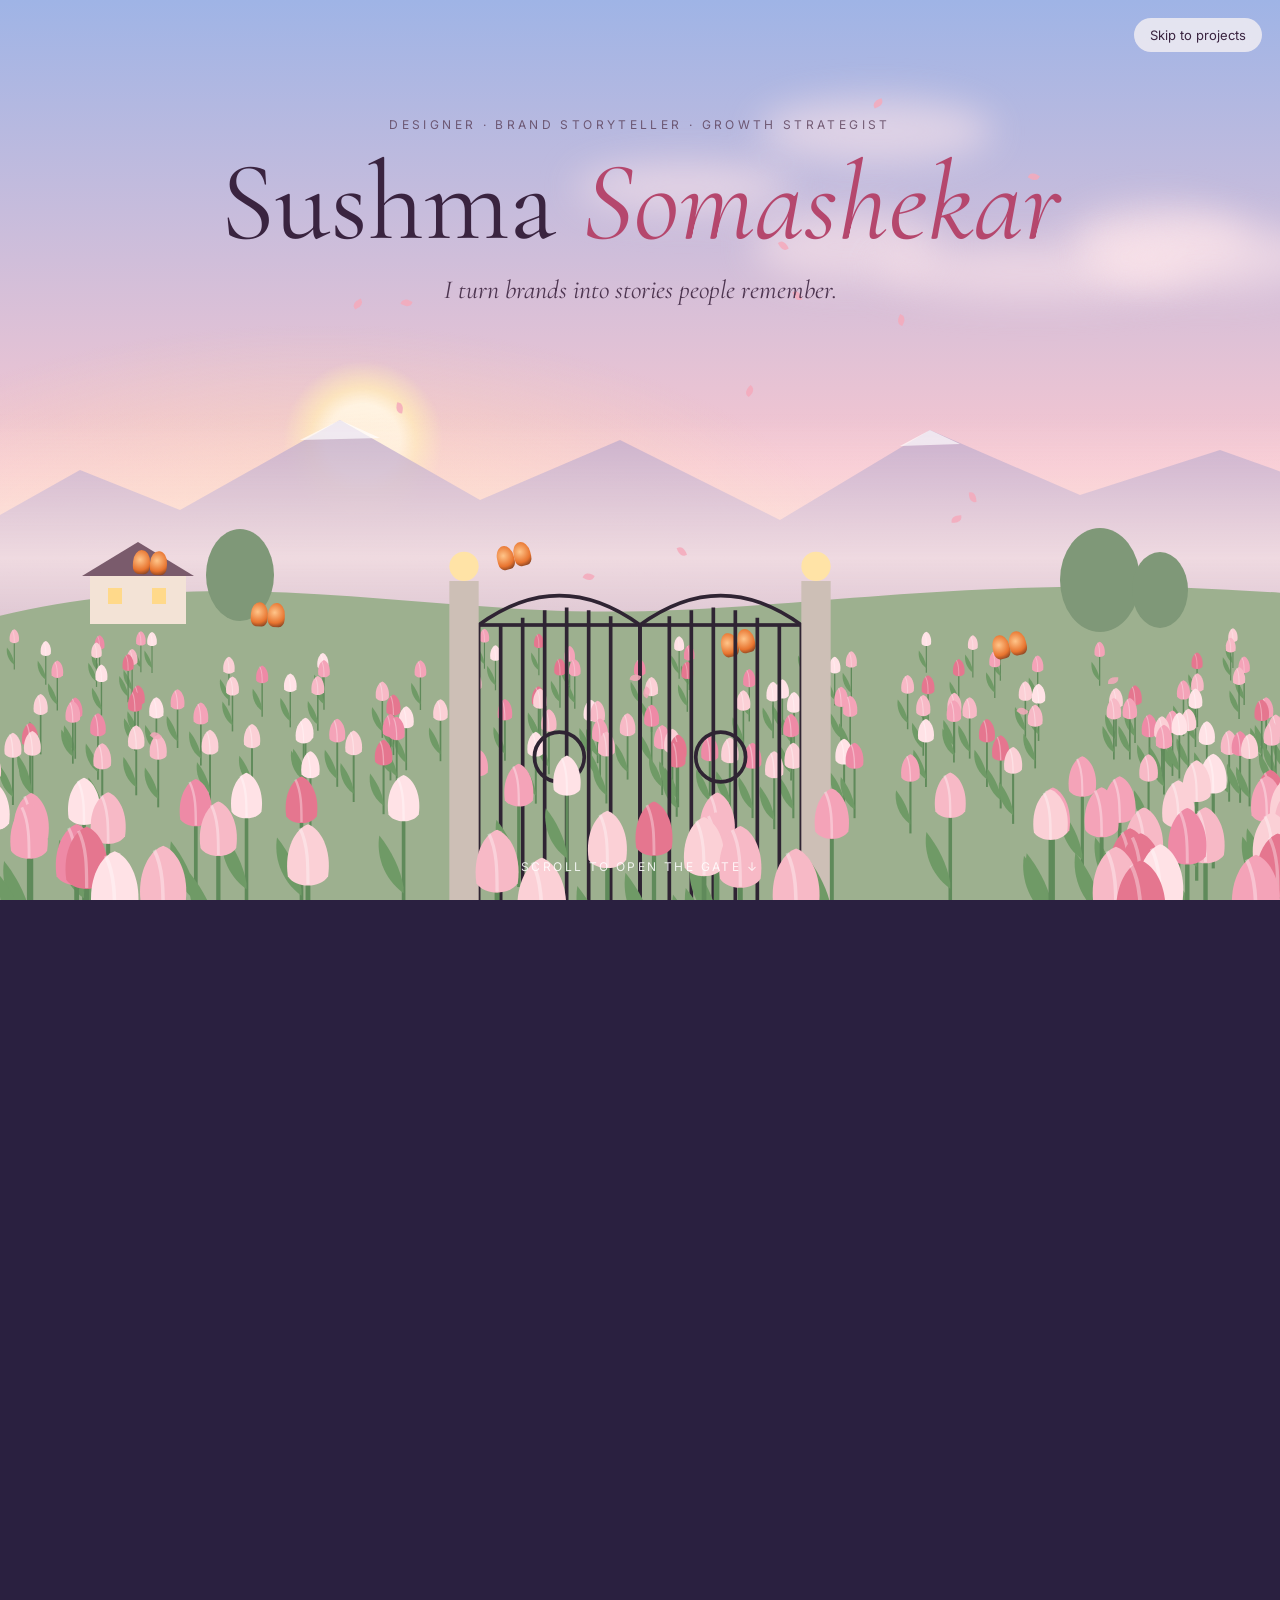
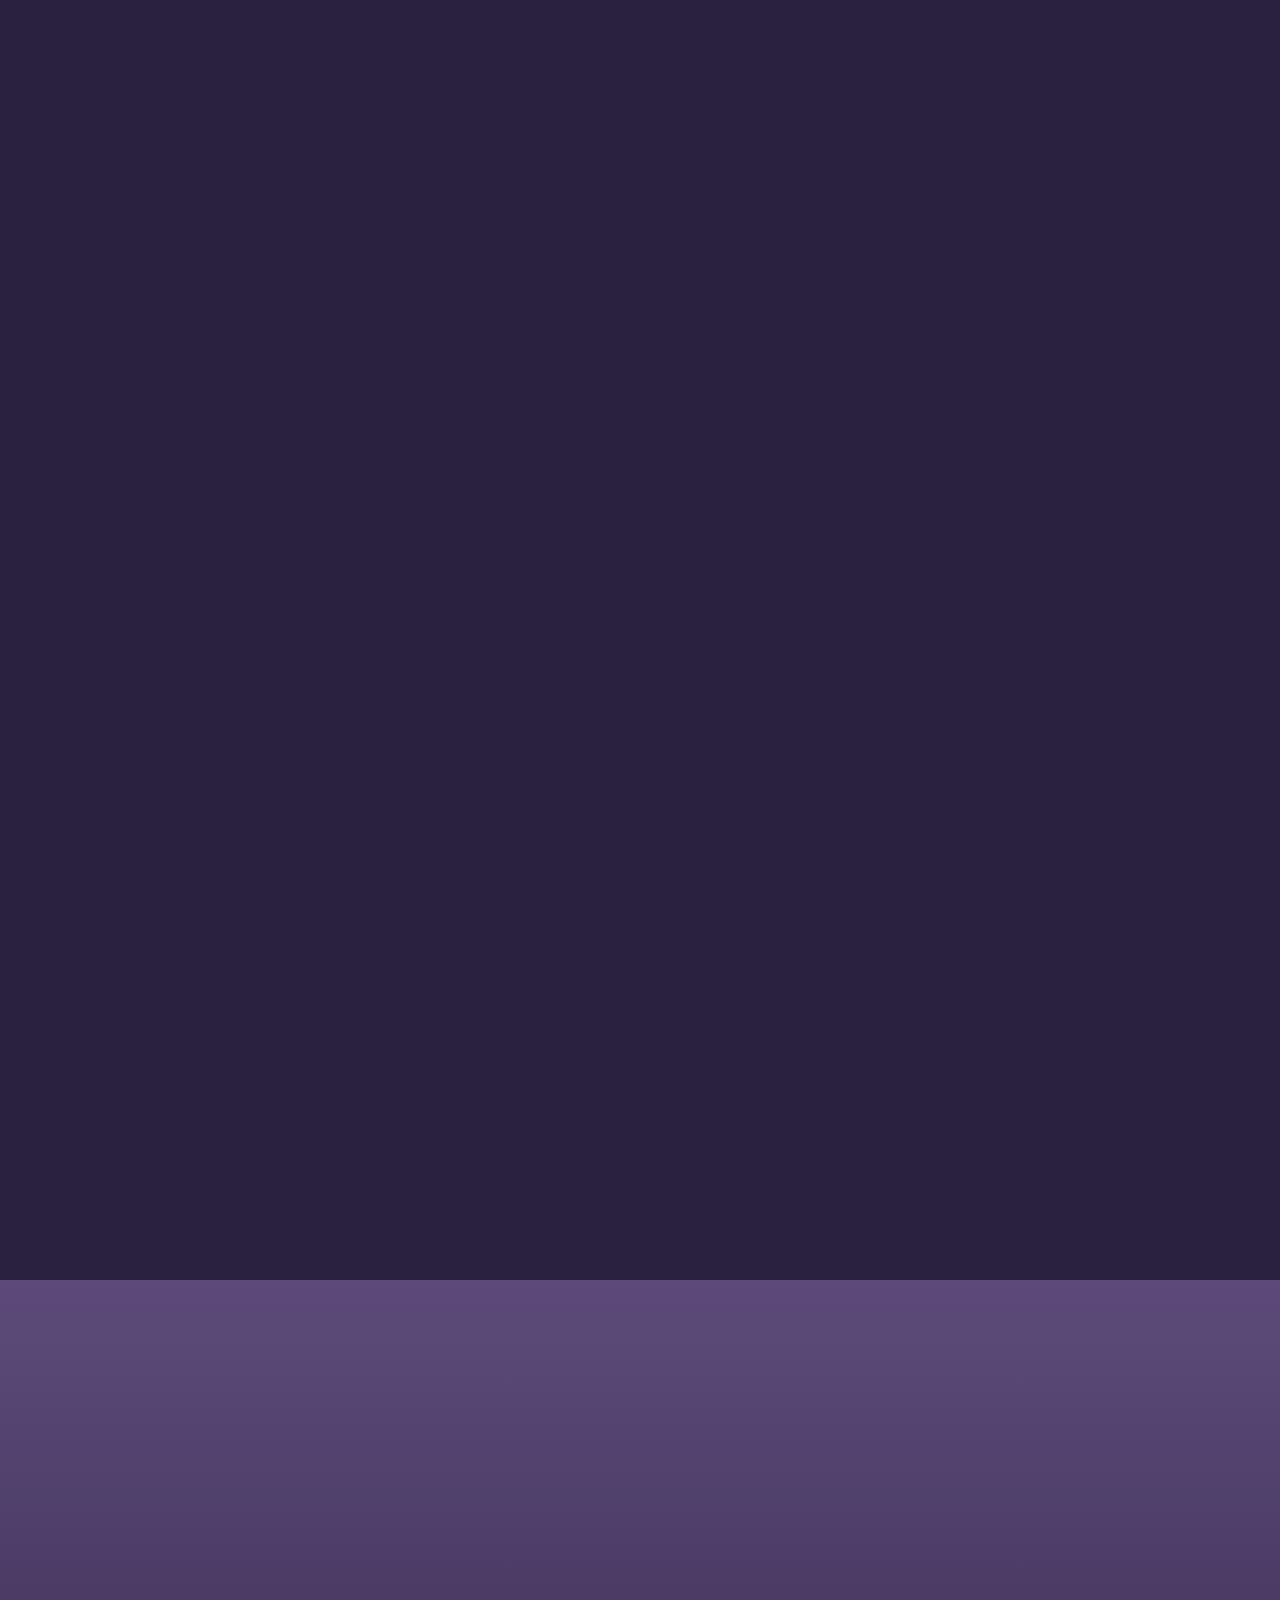
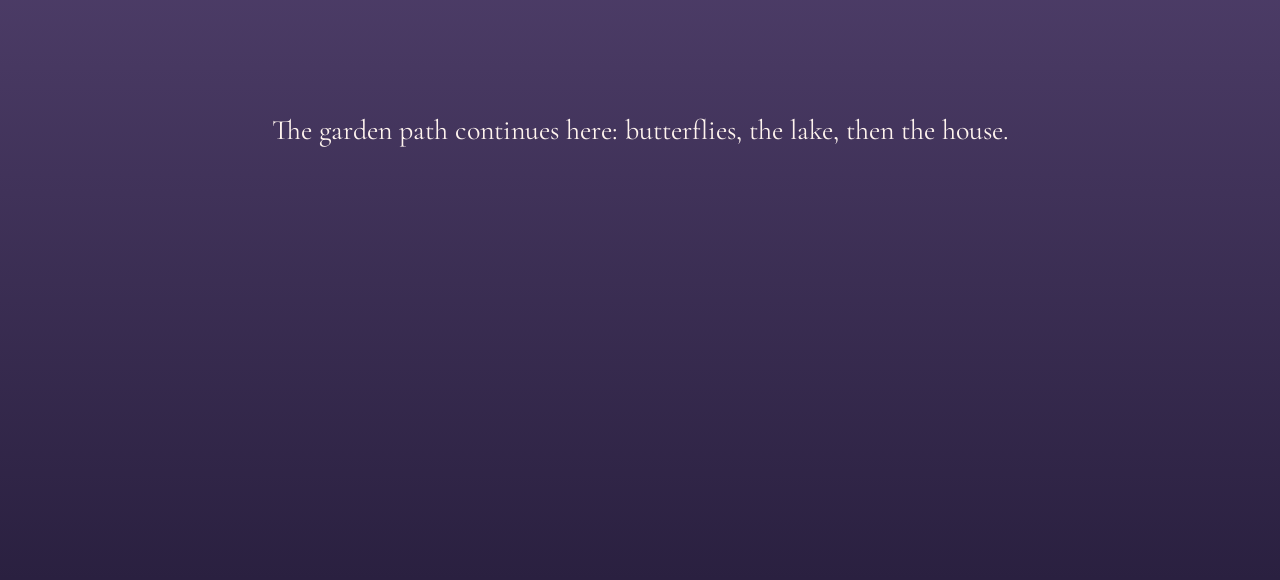
==== garden/index.html @ 045d3aa5 "Garden world: first style sketch (sunrise gate) Co-Authored-By: Claude Opus 5.5 <noreply@anthropic.c" ====
<!doctype html>
<html lang="en">
<head>
<meta charset="utf-8">
<meta name="viewport" content="width=device-width, initial-scale=1">
<title>Sushma Somashekar · Garden sketch</title>
<link rel="preconnect" href="https://fonts.googleapis.com">
<link href="https://fonts.googleapis.com/css2?family=Cormorant+Garamond:ital,wght@0,400;0,500;1,400&family=Inter:wght@300;400;500&display=swap" rel="stylesheet">
<style>
  :root { --ink: #3b2a3a; --blush: #f6c1c9; --peach: #ffd2a8; --rose: #e57f9b; --lav: #b9a2d8; --sun: #fff1c9; }
  * { box-sizing: border-box; margin: 0; }
  html, body { background: #2a2040; color: var(--ink); font-family: Inter, system-ui, sans-serif; }
  .journey { height: 320vh; position: relative; }
  .stage { position: sticky; top: 0; height: 100vh; overflow: hidden; }
  .layer { position: absolute; inset: 0; will-change: transform; }
  #sky { background: linear-gradient(180deg, var(--sky1, #9fb4e6) 0%, var(--sky2, #f7c6d0) 52%, var(--sky3, #ffd9b0) 72%); }
  #sun { position: absolute; left: 22%; width: 18vmin; height: 18vmin; border-radius: 50%;
    background: radial-gradient(circle, #fffaf0 0 32%, rgba(255,236,190,.85) 46%, rgba(255,200,160,0) 70%);
    filter: blur(1px); }
  #glow { background: radial-gradient(60% 40% at 25% 64%, rgba(255,222,180,.75), rgba(255,200,180,0) 70%); }
  .cloud { position: absolute; border-radius: 50%; background: rgba(255,232,236,.55); filter: blur(18px); }
  svg { position: absolute; left: 0; width: 100%; }
  .mist { background: linear-gradient(180deg, rgba(255,240,240,0) 46%, rgba(255,236,236,.7) 62%, rgba(255,236,236,0) 78%); }
  .intro { position: absolute; inset: 0 0 auto; top: 13vh; display: grid; justify-items: center; text-align: center; padding: 0 16px; z-index: 5; pointer-events: none; }
  .intro p.tag { font-size: 12px; letter-spacing: .28em; text-transform: uppercase; color: #5a3f58; opacity: .8; margin-bottom: 18px; }
  .intro h1 { font-family: 'Cormorant Garamond', serif; font-weight: 400; font-size: clamp(44px, 9vw, 112px); line-height: .95; color: #3a2440; }
  .intro h1 em { color: #b5476d; }
  .intro .line { font-family: 'Cormorant Garamond', serif; font-style: italic; font-size: clamp(18px, 2.4vw, 26px); margin-top: 18px; color: #4d3550; }
  .hint { position: absolute; bottom: 26px; left: 50%; transform: translateX(-50%); font-size: 12px; letter-spacing: .2em; text-transform: uppercase; color: #fff; opacity: .85; z-index: 6; }
  .skip { position: fixed; top: 18px; right: 18px; z-index: 9; font-size: 13px; color: #3a2440; background: rgba(255,248,246,.7); backdrop-filter: blur(8px); padding: 9px 16px; border-radius: 99px; text-decoration: none; }
  .petal { position: absolute; width: 10px; height: 7px; border-radius: 70% 0 70% 0; background: #f4a9bb; opacity: .85; }
  .bfly { position: absolute; width: 34px; height: 26px; z-index: 4; }
  .bfly i { position: absolute; top: 0; width: 17px; height: 24px; background: radial-gradient(circle at 40% 40%, #ffc58a, #e8742f 60%, #5b2d1c 100%); border-radius: 60% 60% 40% 40%; animation: flap .32s ease-in-out infinite alternate; }
  .bfly i:first-child { left: 0; transform-origin: right center; }
  .bfly i:last-child { right: 0; transform-origin: left center; }
  @keyframes flap { from { transform: scaleX(1); } to { transform: scaleX(.25); } }
  .gate { position: absolute; bottom: -2vh; left: 50%; width: min(46vw, 440px, 52vh); transform: translateX(-50%); z-index: 3; perspective: 900px; }
  #gl, #gr { transform-box: view-box; }
  .next { height: 100vh; display: grid; place-content: center; text-align: center; color: #fff4ee; background: linear-gradient(#5d4a7a, #2a2040); font-family: 'Cormorant Garamond', serif; font-size: 28px; padding: 0 16px; }
  @media (prefers-reduced-motion: reduce) { .bfly i { animation: none; } }
</style>
</head>
<body>
<a class="skip" href="#next">Skip to projects</a>
<section class="journey" id="journey">
  <div class="stage">
    <div class="layer" id="sky"></div>
    <div class="layer" data-d="0.05"><div id="sun"></div></div>
    <div class="layer" id="glow"></div>
    <div class="layer" data-d="0.08" id="clouds"></div>
    <!-- far mountains -->
    <svg class="layer" data-d="0.12" viewBox="0 0 1440 900" preserveAspectRatio="xMidYMax slice" style="height:100%">
      <path d="M0 560 L160 470 L260 510 L420 420 L560 500 L700 440 L860 520 L1010 430 L1160 495 L1300 450 L1440 500 V900 H0Z" fill="#b8a3c8" opacity=".75"/>
      <path d="M380 440 L420 420 L460 438Z M980 446 L1010 430 L1040 444Z" fill="#fff" opacity=".7"/>
    </svg>
    <div class="layer mist"></div>
    <!-- hills + cottage -->
    <svg class="layer" data-d="0.22" viewBox="0 0 1440 900" preserveAspectRatio="xMidYMax slice" style="height:100%">
      <path d="M0 640 C220 560 420 600 620 610 C860 622 1060 560 1440 600 V900 H0Z" fill="#9db08f"/>
      <g transform="translate(170 548)">
        <rect x="0" y="24" width="96" height="52" fill="#f3e3d6"/><path d="M-8 28 L48 -6 L104 28Z" fill="#7a5b6c"/>
        <rect x="18" y="40" width="14" height="16" fill="#ffd98a"/><rect x="62" y="40" width="14" height="16" fill="#ffd98a"/>
      </g>
      <g fill="#7f9878"><ellipse cx="320" cy="575" rx="34" ry="46"/><ellipse cx="1180" cy="580" rx="40" ry="52"/><ellipse cx="1240" cy="590" rx="28" ry="38"/></g>
    </svg>
    <!-- tulip rows (built by JS) -->
    <svg class="layer" data-d="0.4" id="t1" viewBox="0 0 1440 900" preserveAspectRatio="xMidYMax slice" style="height:100%"></svg>
    <div class="layer" data-d="0.4" id="flies"></div>
    <!-- gate -->
    <svg class="gate" id="gate" viewBox="0 0 600 520" aria-hidden="true">
      <g fill="none" stroke="#2f2433" stroke-width="5">
        <g id="gl"><rect x="80" y="120" width="220" height="400"/><path d="M80 120 Q190 40 300 120"/><path d="M110 120 V520 M140 110 V520 M170 100 V520 M200 96 V520 M230 100 V520 M260 108 V520"/><circle cx="190" cy="300" r="34"/></g>
        <g id="gr"><rect x="300" y="120" width="220" height="400"/><path d="M300 120 Q410 40 520 120"/><path d="M340 108 V520 M370 100 V520 M400 96 V520 M430 100 V520 M460 110 V520 M490 120 V520"/><circle cx="410" cy="300" r="34"/></g>
      </g>
      <rect x="40" y="60" width="40" height="460" fill="#cdbfb6"/><rect x="520" y="60" width="40" height="460" fill="#cdbfb6"/>
      <circle cx="60" cy="40" r="20" fill="#ffe3a6"/><circle cx="540" cy="40" r="20" fill="#ffe3a6"/>
    </svg>
    <svg class="layer" data-d="0.75" id="t2" viewBox="0 0 1440 900" preserveAspectRatio="xMidYMax slice" style="height:100%;z-index:4"></svg>
    <div class="layer" id="petals" style="z-index:4"></div>
    <div class="intro" id="intro">
      <p class="tag">Designer · Brand storyteller · Growth strategist</p>
      <h1>Sushma <em>Somashekar</em></h1>
      <p class="line">I turn brands into stories people remember.</p>
    </div>
    <p class="hint" id="hint">Scroll to open the gate ↓</p>
  </div>
</section>
<section class="next" id="next">The garden path continues here: butterflies, the lake, then the house.</section>
<script>
(() => {
  const RM = matchMedia('(prefers-reduced-motion: reduce)').matches, NS = 'http://www.w3.org/2000/svg';
  const rnd = (a, b) => a + Math.random() * (b - a);
  const COLS = ['#f4a3b8', '#ee8aa6', '#f7b9c6', '#e5768f', '#fbd0d6', '#ffe2e6'];
  function tulips(svg, n, y0, y1, s0, s1) {
    const items = [];
    for (let i = 0; i < n; i++) items.push({ x: rnd(-20, 1460), y: rnd(y0, y1) });
    items.sort((a, b) => a.y - b.y);
    for (const t of items) {
      const k = s0 + (s1 - s0) * (t.y - y0) / (y1 - y0), c = COLS[(Math.random() * COLS.length) | 0];
      const g = document.createElementNS(NS, 'g');
      g.setAttribute('transform', `translate(${t.x} ${t.y}) scale(${k})`);
      g.innerHTML = `<path d="M0 0 V60" stroke="#5f8a5a" stroke-width="2.4"/>
        <path d="M0 50 C-14 40 -18 24 -16 12 C-8 22 -2 34 0 46Z" fill="#6f9a66"/>
        <path d="M-10 -2 C-12 -16 -6 -26 0 -28 C6 -26 12 -16 10 -2 C6 4 -6 4 -10 -2Z" fill="${c}"/>
        <path d="M-4 -26 C0 -18 0 -8 0 2" stroke="rgba(255,255,255,.35)" stroke-width="1.6" fill="none"/>`;
      svg.appendChild(g);
    }
  }
  tulips(document.getElementById('t1'), 170, 640, 780, .45, .9);
  tulips(document.getElementById('t2'), 60, 790, 930, 1.3, 2.4);
  const clouds = document.getElementById('clouds');
  for (let i = 0; i < 6; i++) { const d = document.createElement('div'); d.className = 'cloud'; Object.assign(d.style, { left: rnd(-5, 85) + '%', top: rnd(6, 34) + '%', width: rnd(160, 340) + 'px', height: rnd(40, 80) + 'px' }); clouds.appendChild(d); }
  const flies = document.getElementById('flies'), bf = [];
  for (let i = 0; i < 5; i++) { const b = document.createElement('div'); b.className = 'bfly'; b.innerHTML = '<i></i><i></i>'; flies.appendChild(b); bf.push({ el: b, x: rnd(10, 90), y: rnd(55, 75), p: rnd(0, 6) }); }
  const pet = document.getElementById('petals'), ps = [];
  for (let i = 0; i < 18; i++) { const p = document.createElement('i'); p.className = 'petal'; pet.appendChild(p); ps.push({ el: p, x: rnd(0, 100), y: rnd(-10, 100), v: rnd(.03, .08), r: rnd(0, 360) }); }
  const layers = [...document.querySelectorAll('[data-d]')], sky = document.getElementById('sky'), sun = document.getElementById('sun');
  const gl = document.getElementById('gl'), gr = document.getElementById('gr'), intro = document.getElementById('intro'), hint = document.getElementById('hint');
  const mix = (a, b, t) => a.map((v, i) => Math.round(v + (b[i] - v) * t));
  const S1 = [[159, 180, 230], [247, 198, 208], [255, 217, 176]], S2 = [[120, 120, 190], [243, 160, 170], [255, 190, 140]];
  function frame(t) {
    const j = document.getElementById('journey'), max = j.offsetHeight - innerHeight;
    const p = Math.min(1, Math.max(0, scrollY / max));
    layers.forEach(l => l.style.transform = `translateY(${p * l.dataset.d * 260}px) scale(${1 + p * l.dataset.d * .5})`);
    sun.style.top = (40 + p * 10) + '%';
    ['--sky1', '--sky2', '--sky3'].forEach((v, i) => sky.style.setProperty(v, `rgb(${mix(S1[i], S2[i], p)})`));
    const g = Math.min(1, p * 1.8);
    gl.style.transform = `scaleX(${1 - g * .8})`; gr.style.transform = `scaleX(${1 - g * .8})`;
    gl.style.transformOrigin = '80px 300px'; gr.style.transformOrigin = '520px 300px';
    document.getElementById('gate').style.opacity = 1 - Math.max(0, (p - .45) * 3);
    intro.style.opacity = 1 - p * 3; intro.style.transform = `translateY(${-p * 120}px)`; hint.style.opacity = .85 - p * 4;
    if (!RM) {
      bf.forEach(b => { const tt = t / 1000 + b.p; b.el.style.transform = `translate(${b.x * innerWidth / 100 + Math.sin(tt * .7) * 60}px, ${b.y * innerHeight / 100 + Math.sin(tt * 1.3) * 24 - p * 300}px) rotate(${Math.sin(tt) * 14}deg)`; });
      ps.forEach(q => { q.y += q.v; q.x += Math.sin((t / 1000) + q.r) * .02; if (q.y > 105) q.y = -5; q.el.style.transform = `translate(${q.x * innerWidth / 100}px, ${q.y * innerHeight / 100}px) rotate(${q.r + t / 20}deg)`; });
    }
    requestAnimationFrame(frame);
  }
  requestAnimationFrame(frame);
})();
</script>
</body>
</html>
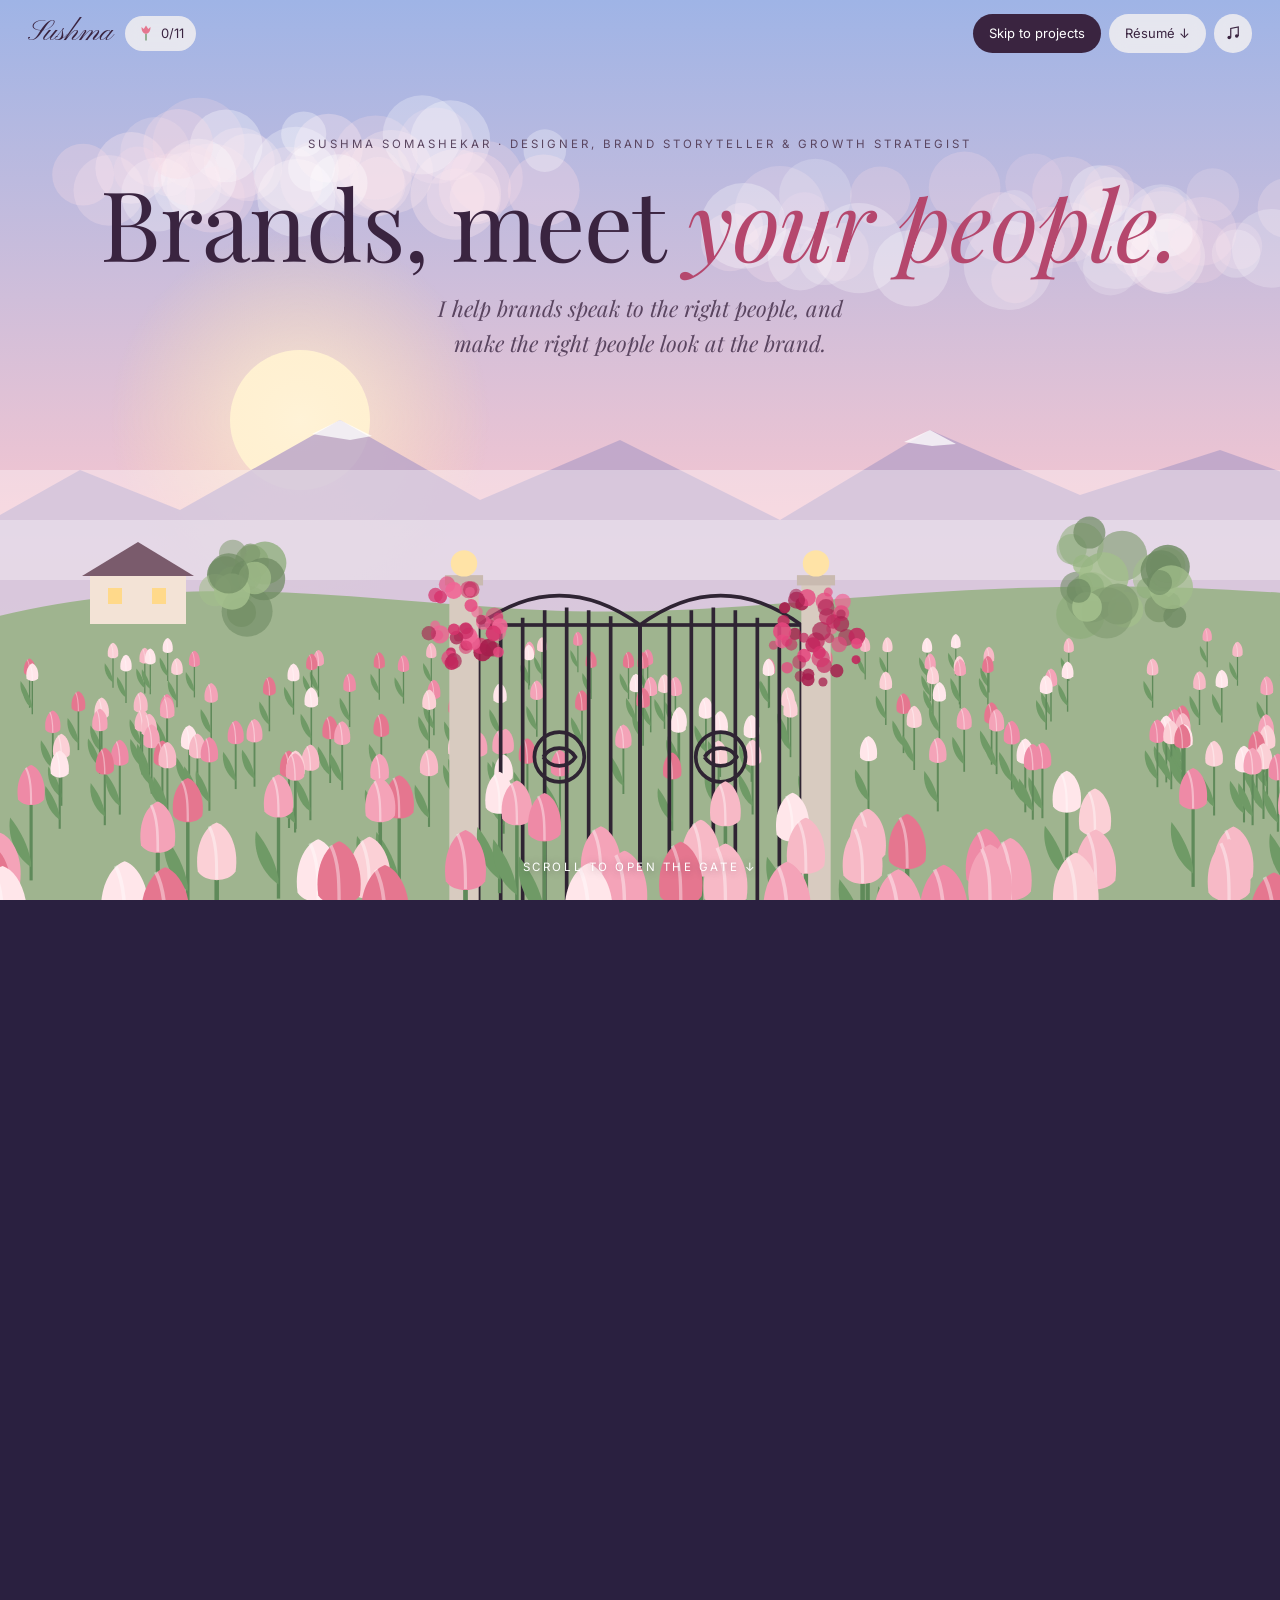
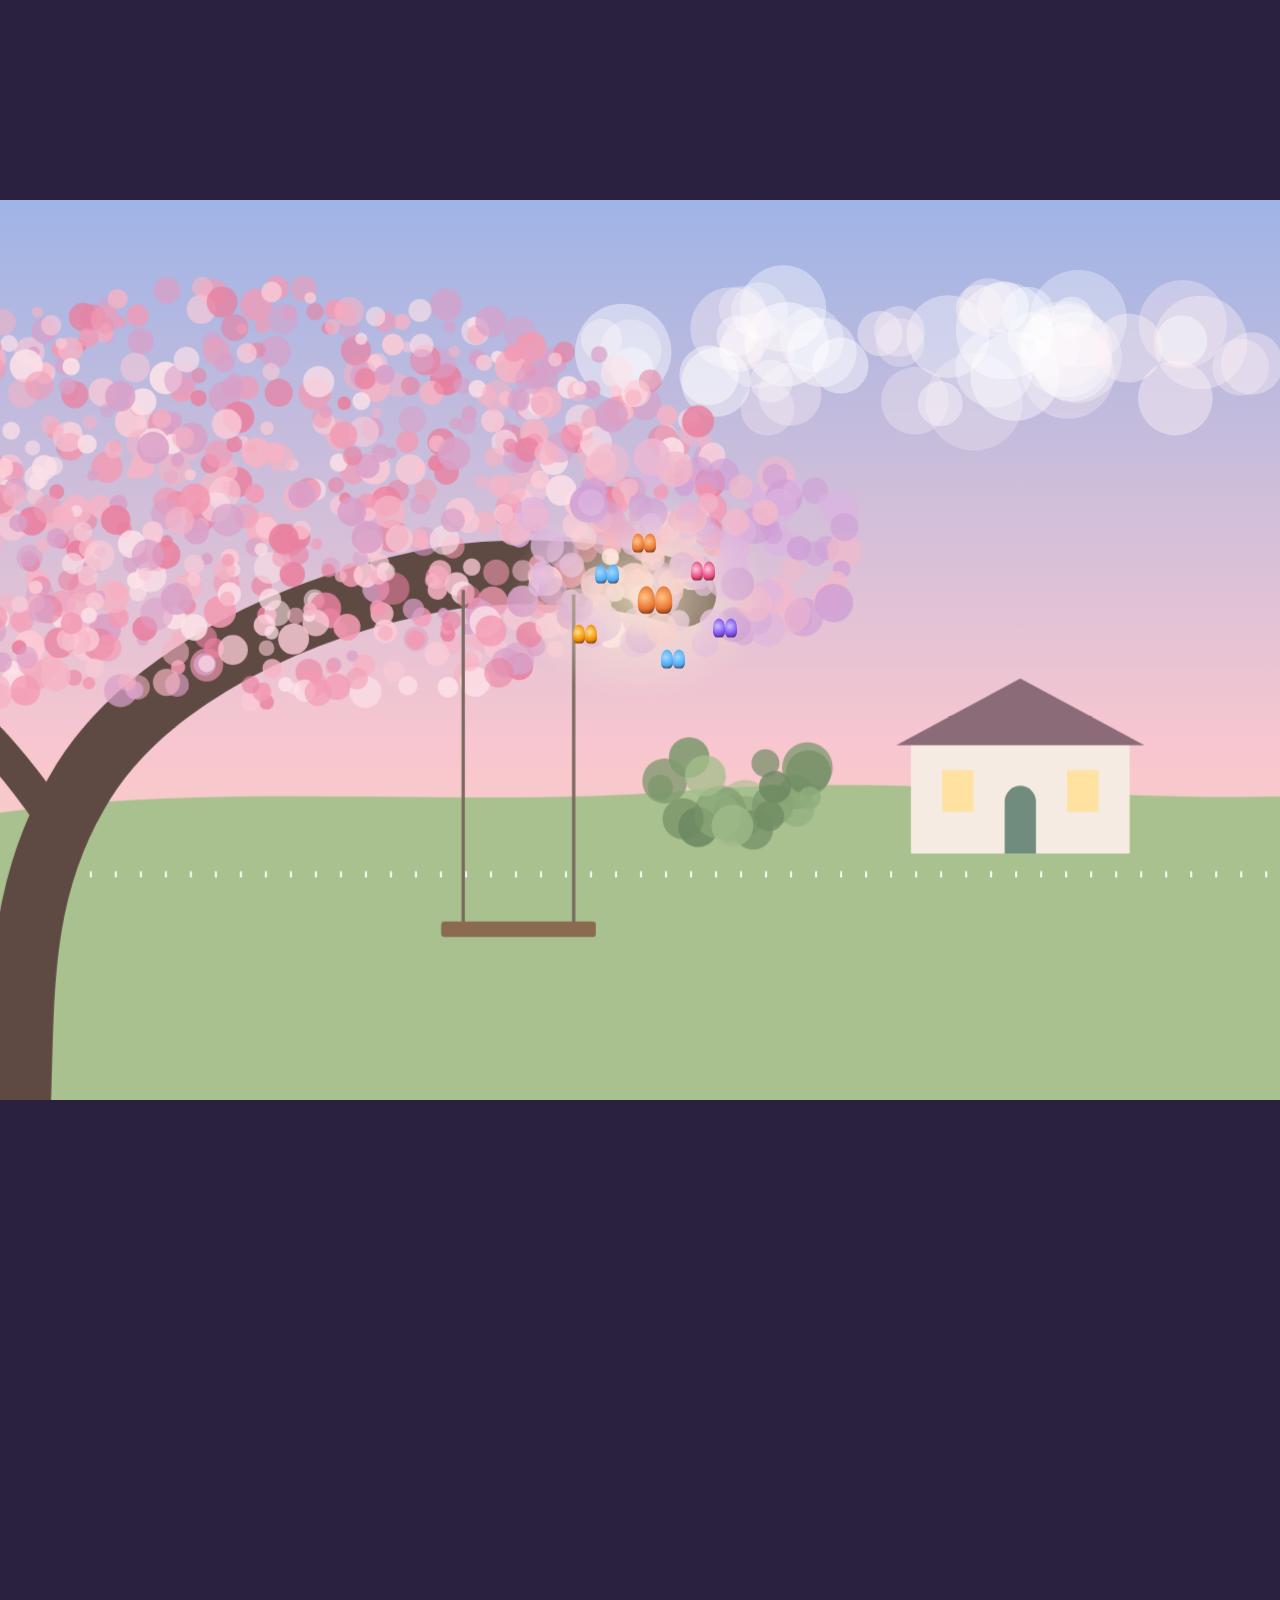
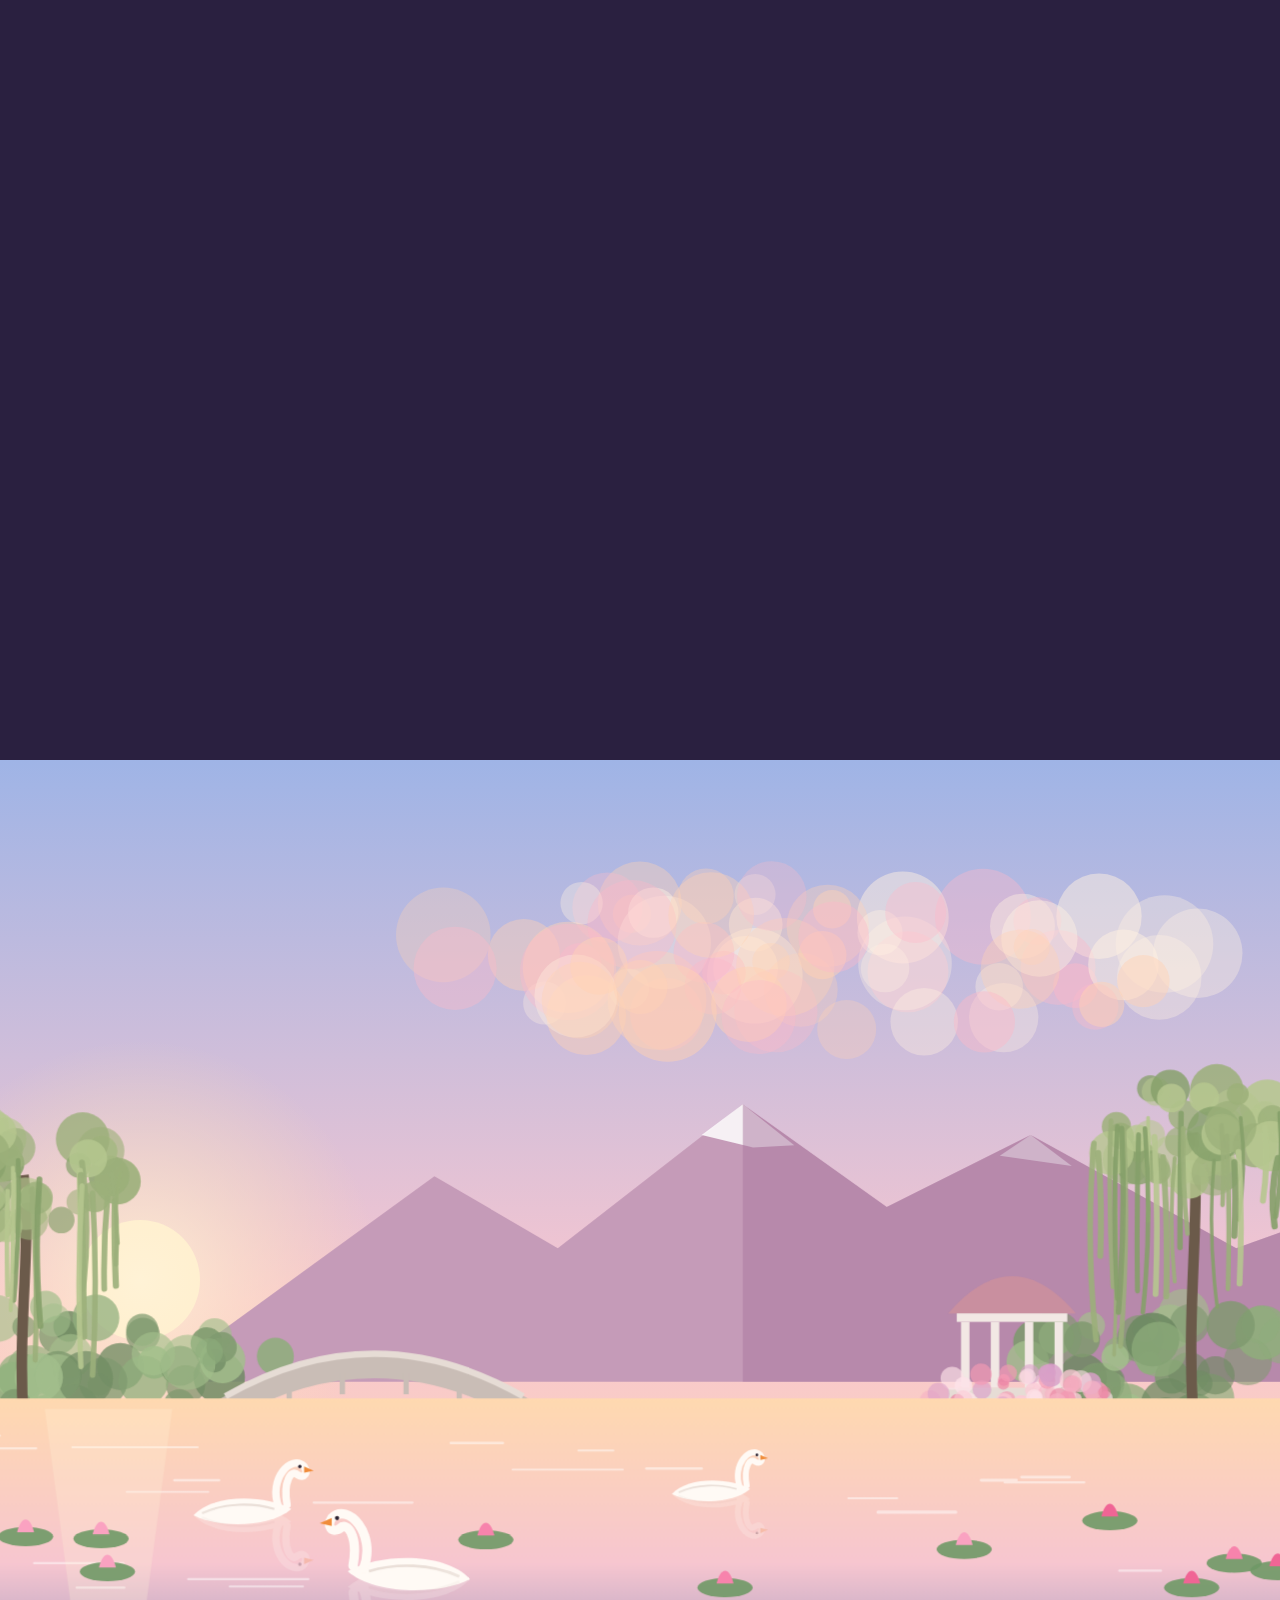
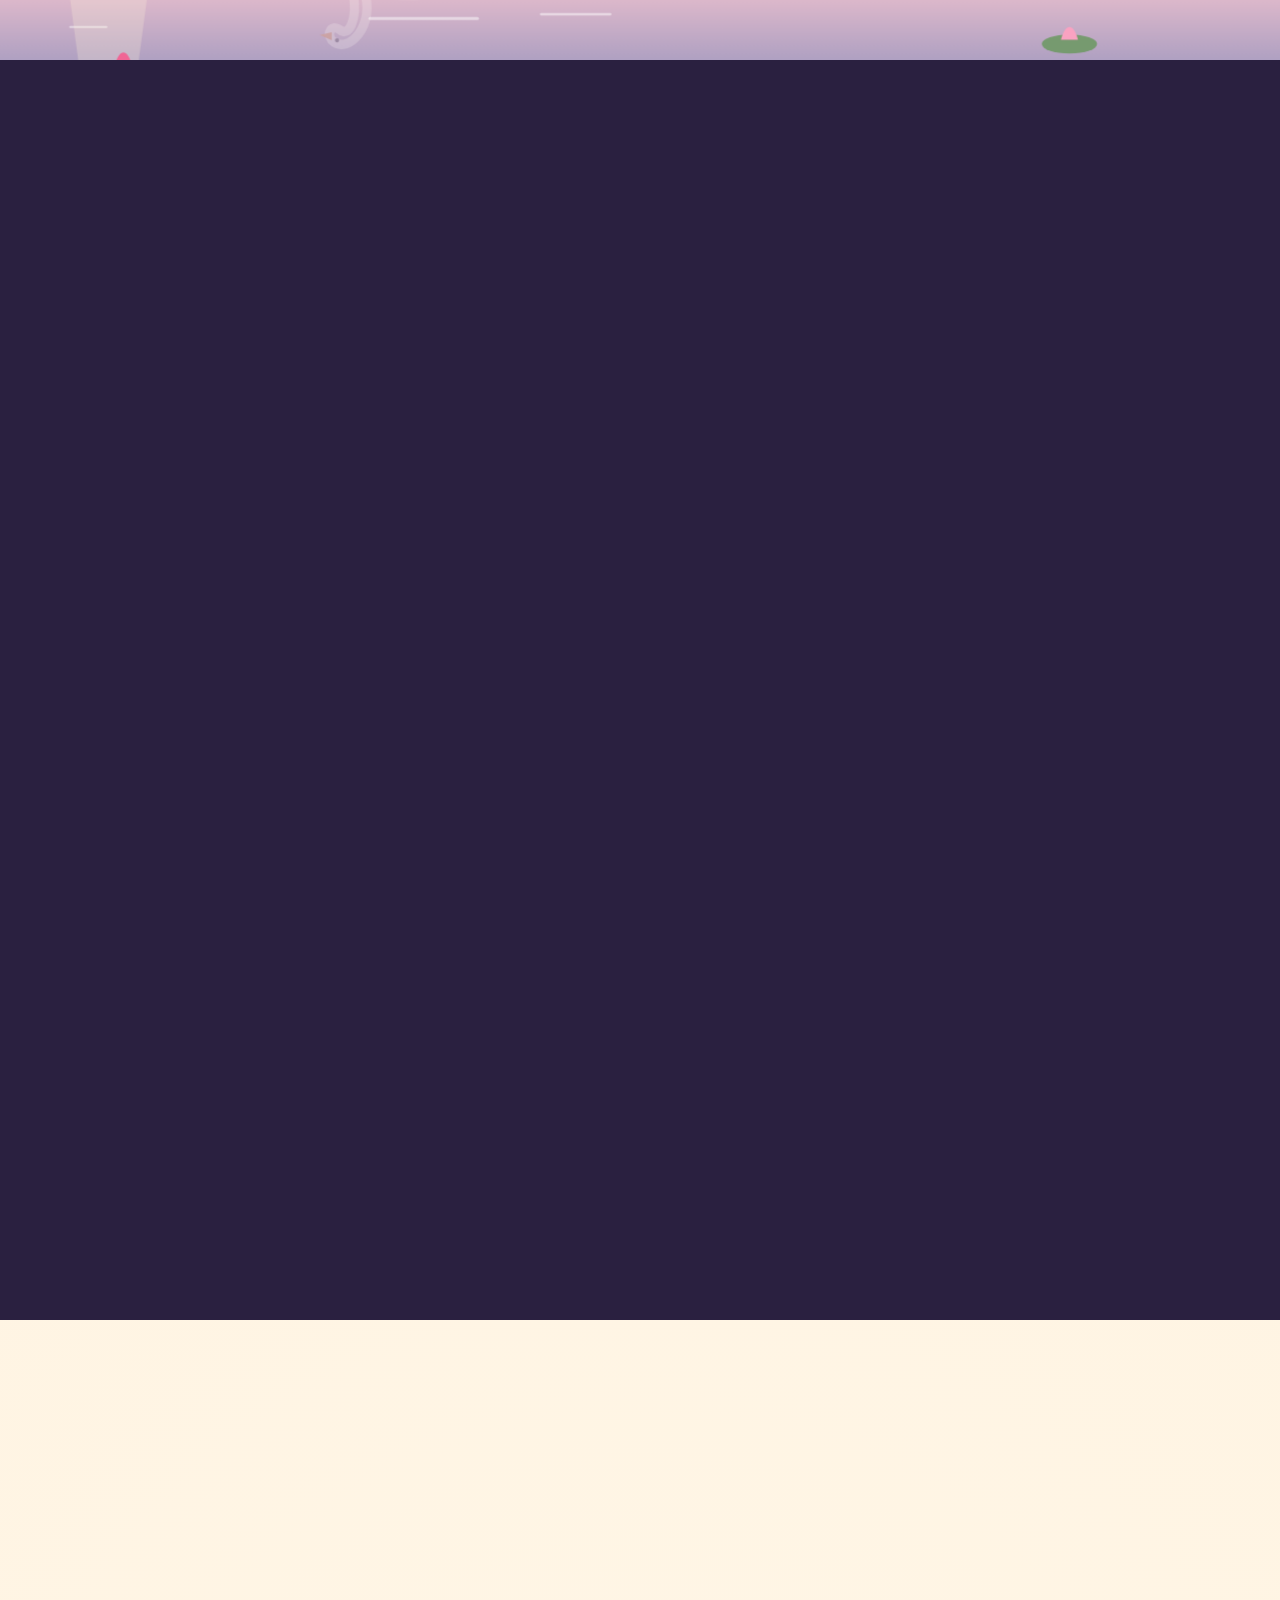
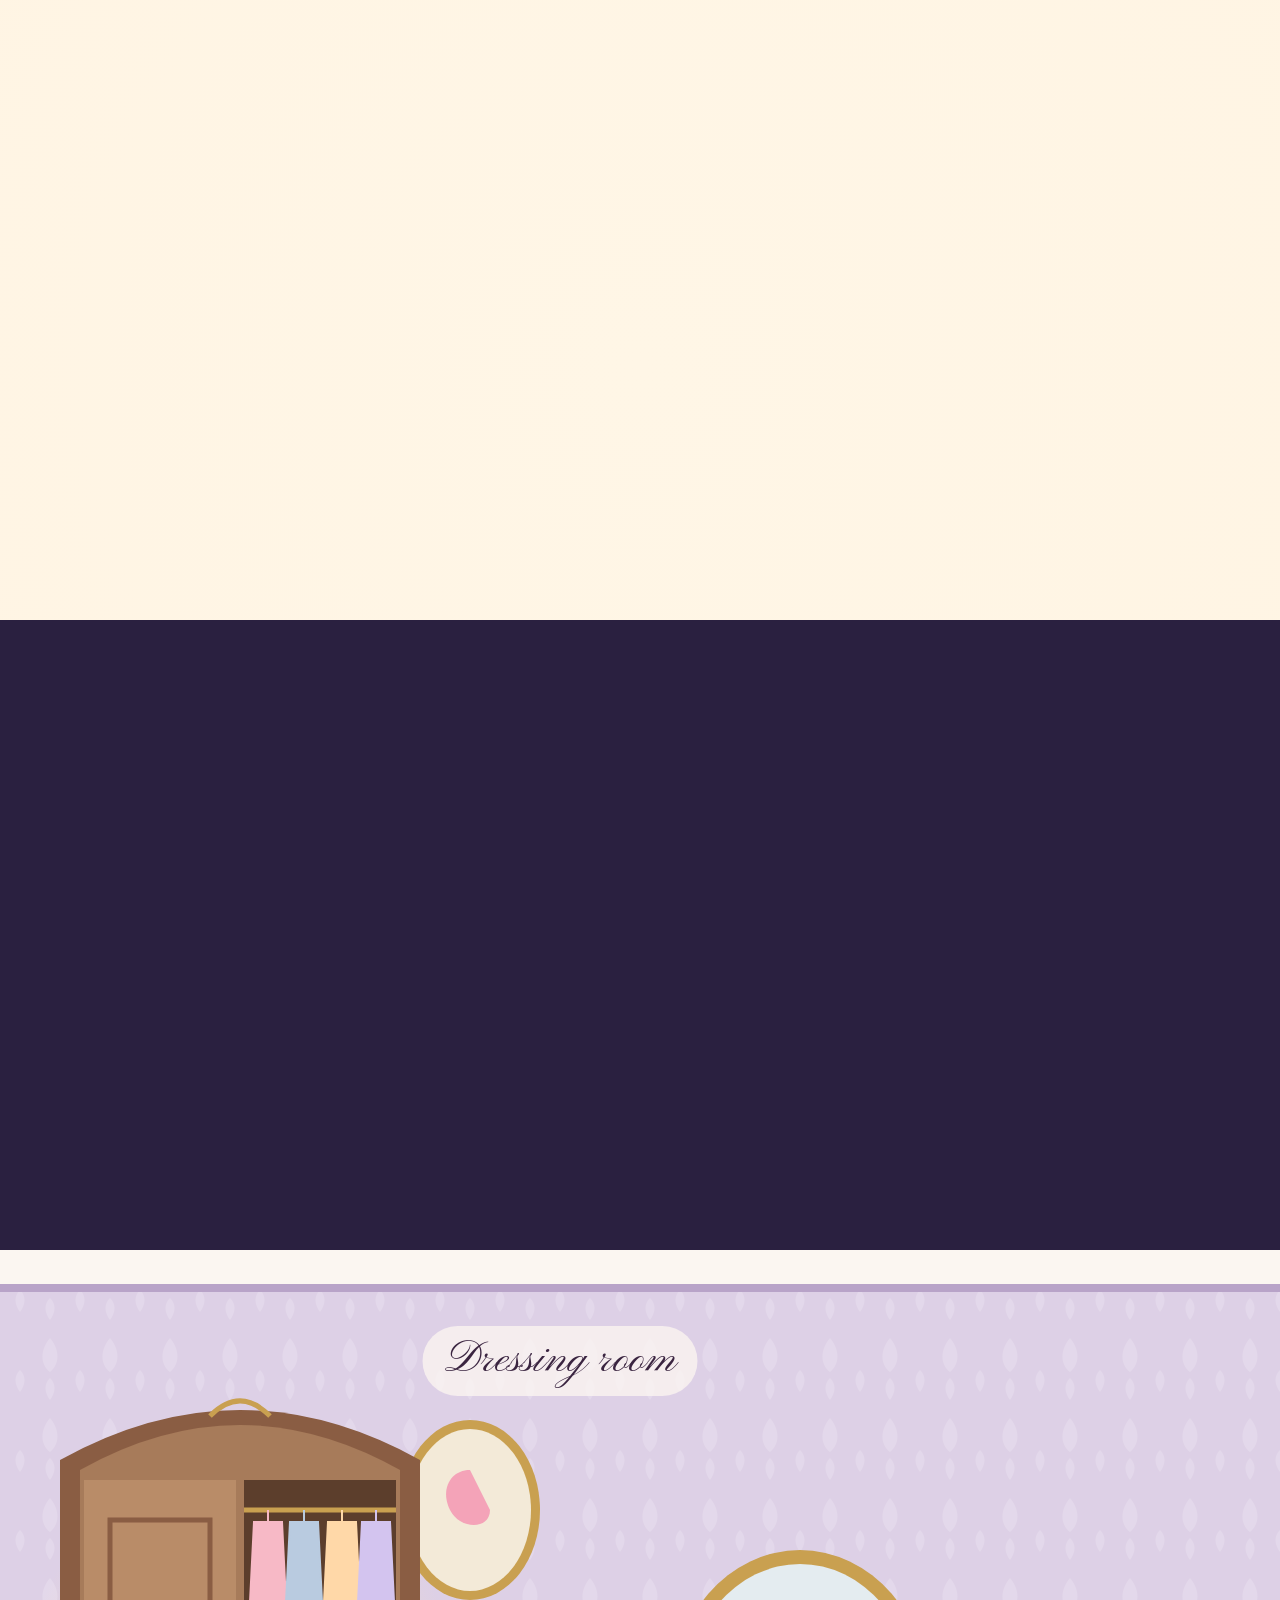
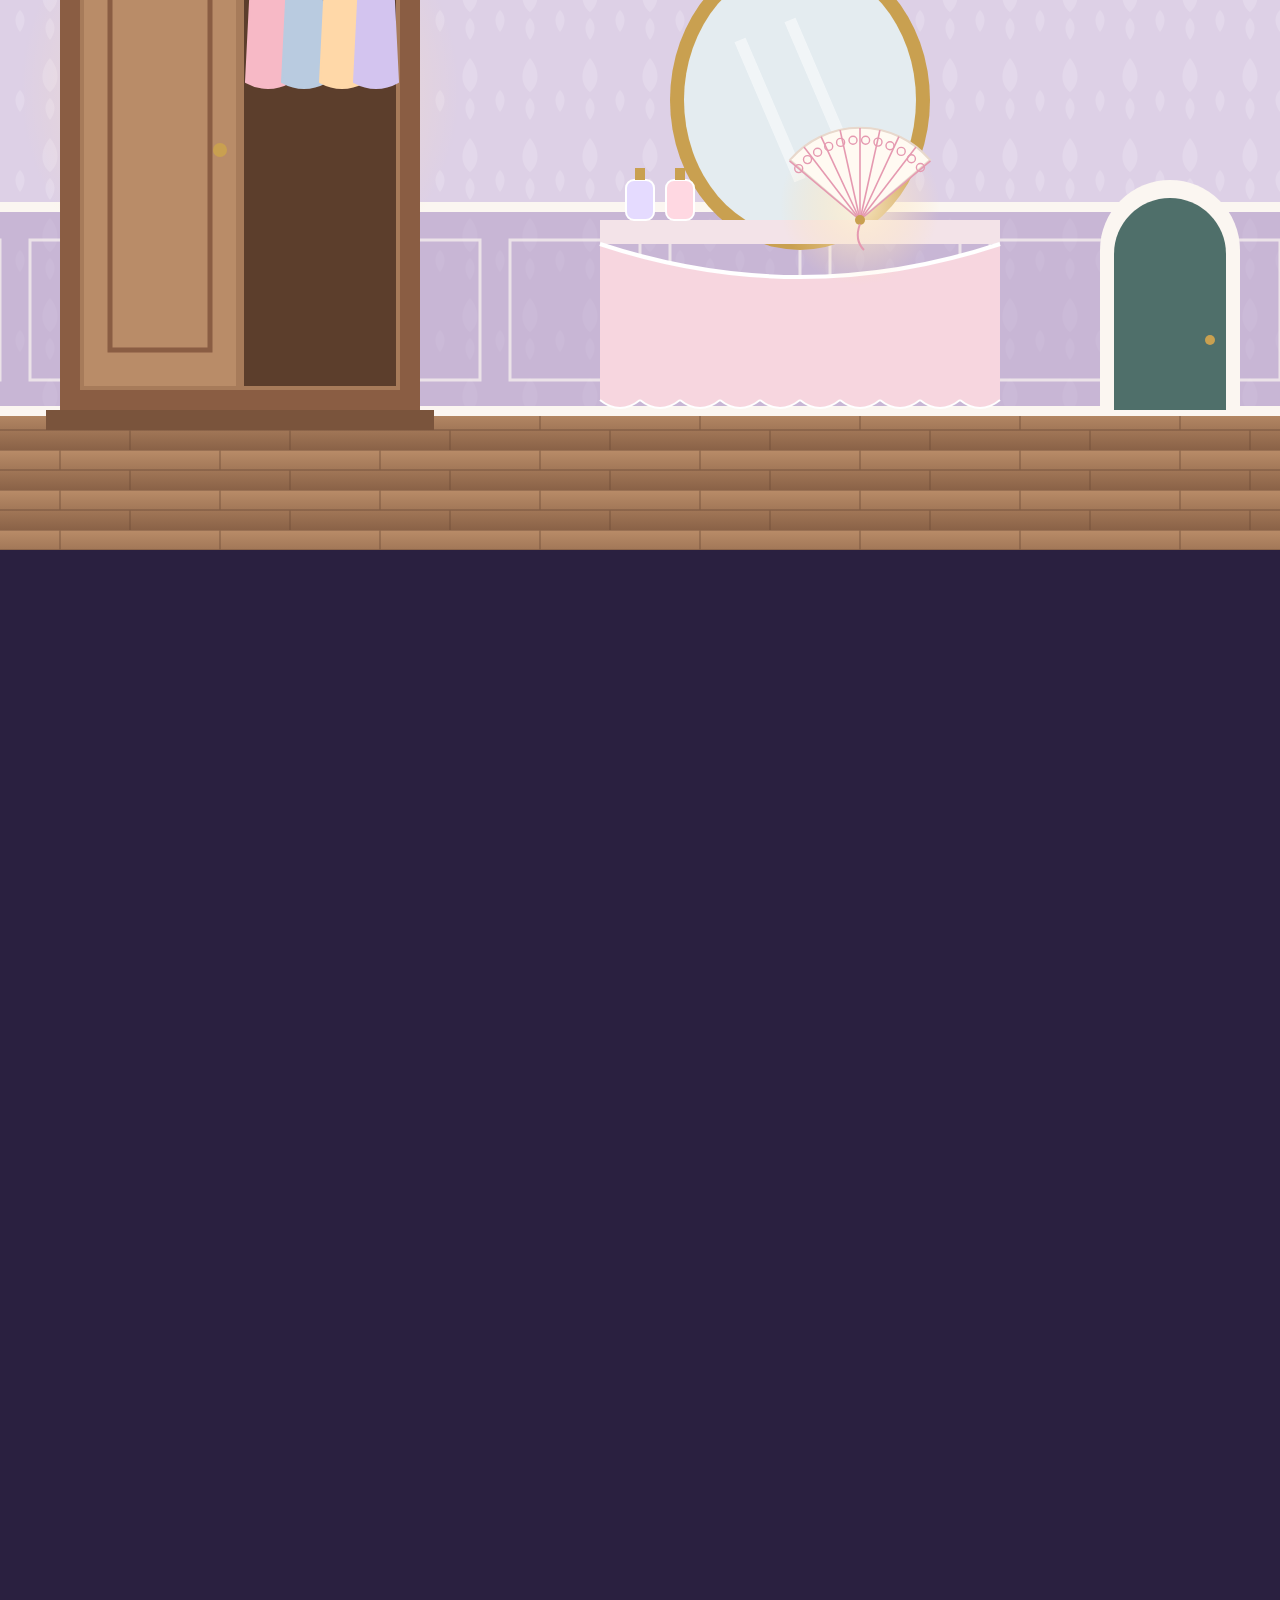
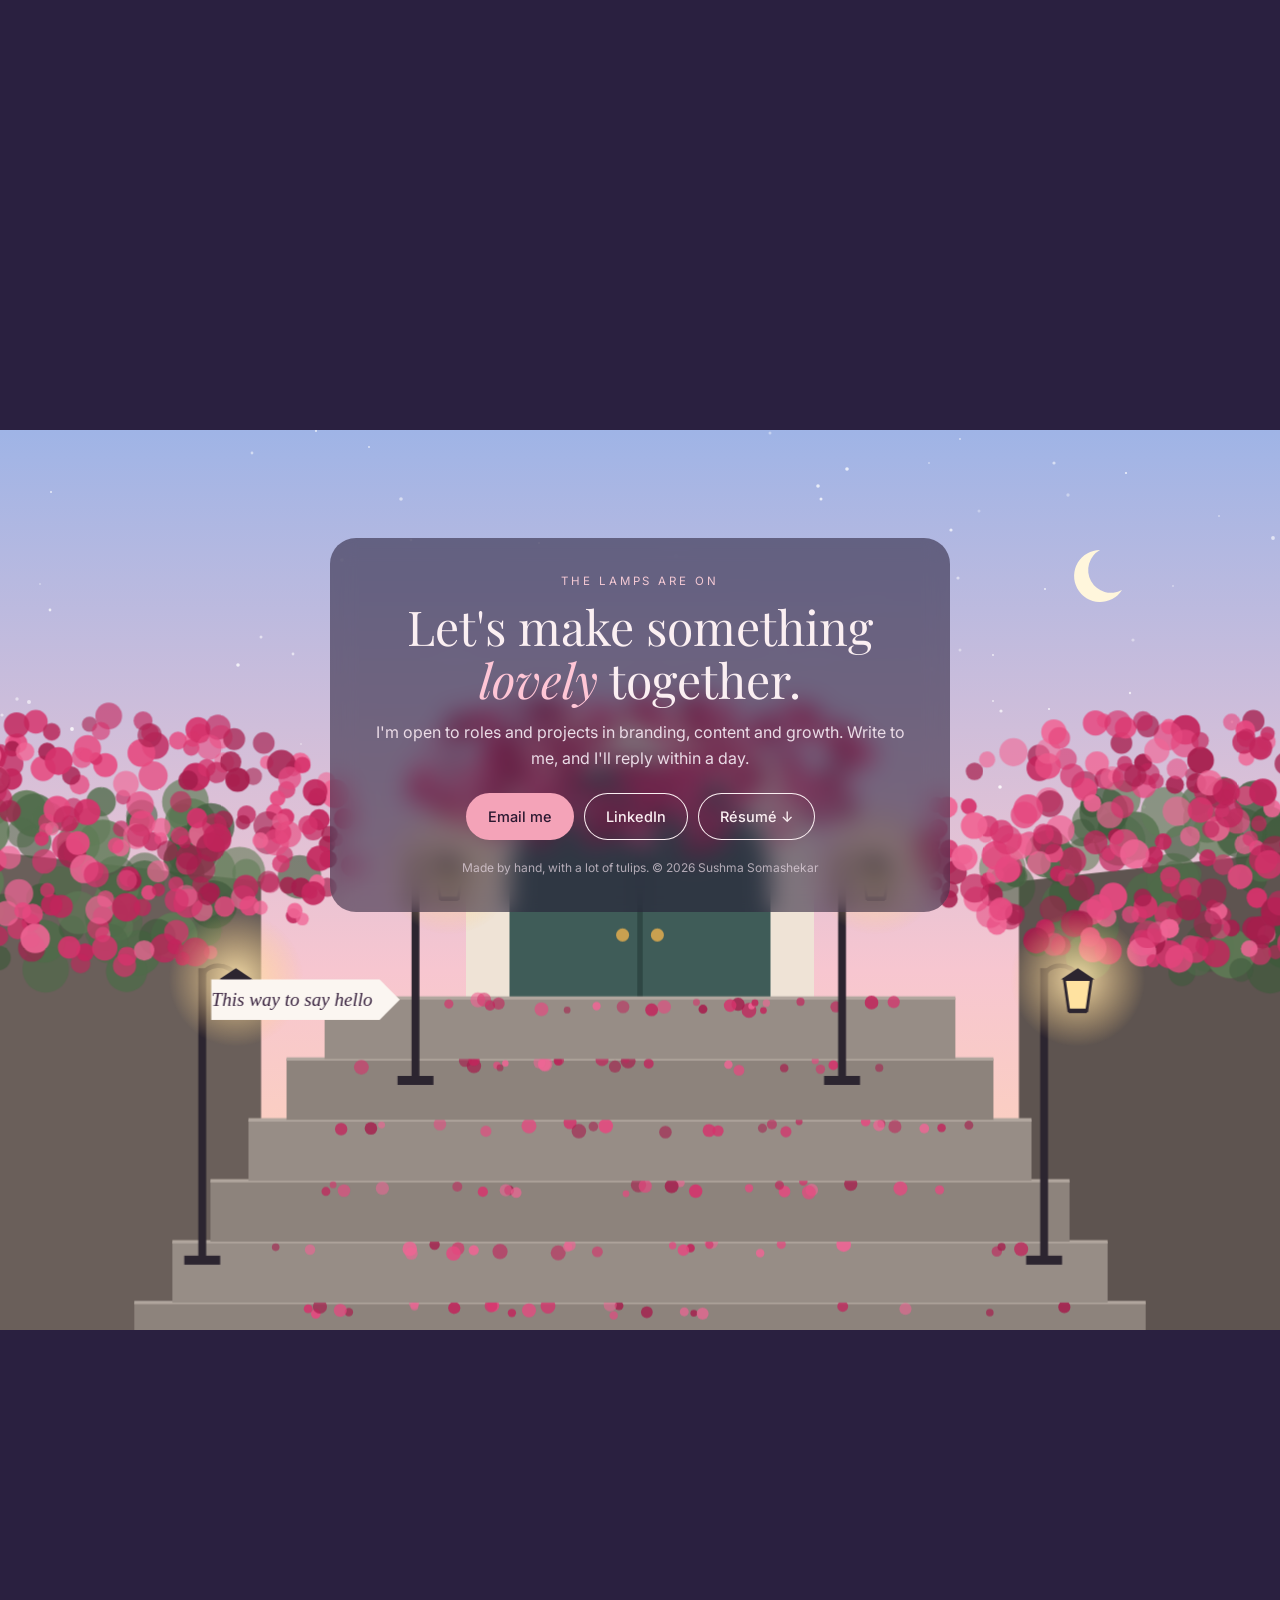
==== commit 81de32ab: "Garden world: full painted walk-through with project objects Co-Authored-By: Claude Opus 5.5 <norepl" ====
--- a/garden/index.html
+++ b/garden/index.html
@@ -3,140 +3,54 @@
 <head>
 <meta charset="utf-8">
 <meta name="viewport" content="width=device-width, initial-scale=1">
-<title>Sushma Somashekar · Garden sketch</title>
+<title>Sushma Somashekar · Brands, meet your people</title>
+<meta name="description" content="Sushma Somashekar: designer, brand storyteller and growth strategist. I help brands speak to the right people, and make the right people look at the brand.">
+<meta property="og:type" content="website">
+<meta property="og:title" content="Sushma Somashekar · Brands, meet your people">
+<meta property="og:description" content="Walk through a garden house and find my projects: Darena Health, Nexa Avenue, C CYUB and more.">
+<meta name="theme-color" content="#f7c6d0">
+<link rel="icon" href="data:image/svg+xml,%3Csvg xmlns='http://www.w3.org/2000/svg' viewBox='0 0 64 64'%3E%3Cpath d='M32 34v26' stroke='%235f8a5a' stroke-width='4' stroke-linecap='round'/%3E%3Cpath d='M32 54c-8-4-14-12-14-20 8 2 12 8 14 16z' fill='%236f9a66'/%3E%3Cpath d='M16 14c0 14 6 22 16 22s16-8 16-22l-8 6-8-12-8 12z' fill='%23e5768f'/%3E%3Cpath d='M32 8l-8 12c2 10 6 16 8 16s6-6 8-16z' fill='%23f4a3b8'/%3E%3C/svg%3E">
 <link rel="preconnect" href="https://fonts.googleapis.com">
-<link href="https://fonts.googleapis.com/css2?family=Cormorant+Garamond:ital,wght@0,400;0,500;1,400&family=Inter:wght@300;400;500&display=swap" rel="stylesheet">
-<style>
-  :root { --ink: #3b2a3a; --blush: #f6c1c9; --peach: #ffd2a8; --rose: #e57f9b; --lav: #b9a2d8; --sun: #fff1c9; }
-  * { box-sizing: border-box; margin: 0; }
-  html, body { background: #2a2040; color: var(--ink); font-family: Inter, system-ui, sans-serif; }
-  .journey { height: 320vh; position: relative; }
-  .stage { position: sticky; top: 0; height: 100vh; overflow: hidden; }
-  .layer { position: absolute; inset: 0; will-change: transform; }
-  #sky { background: linear-gradient(180deg, var(--sky1, #9fb4e6) 0%, var(--sky2, #f7c6d0) 52%, var(--sky3, #ffd9b0) 72%); }
-  #sun { position: absolute; left: 22%; width: 18vmin; height: 18vmin; border-radius: 50%;
-    background: radial-gradient(circle, #fffaf0 0 32%, rgba(255,236,190,.85) 46%, rgba(255,200,160,0) 70%);
-    filter: blur(1px); }
-  #glow { background: radial-gradient(60% 40% at 25% 64%, rgba(255,222,180,.75), rgba(255,200,180,0) 70%); }
-  .cloud { position: absolute; border-radius: 50%; background: rgba(255,232,236,.55); filter: blur(18px); }
-  svg { position: absolute; left: 0; width: 100%; }
-  .mist { background: linear-gradient(180deg, rgba(255,240,240,0) 46%, rgba(255,236,236,.7) 62%, rgba(255,236,236,0) 78%); }
-  .intro { position: absolute; inset: 0 0 auto; top: 13vh; display: grid; justify-items: center; text-align: center; padding: 0 16px; z-index: 5; pointer-events: none; }
-  .intro p.tag { font-size: 12px; letter-spacing: .28em; text-transform: uppercase; color: #5a3f58; opacity: .8; margin-bottom: 18px; }
-  .intro h1 { font-family: 'Cormorant Garamond', serif; font-weight: 400; font-size: clamp(44px, 9vw, 112px); line-height: .95; color: #3a2440; }
-  .intro h1 em { color: #b5476d; }
-  .intro .line { font-family: 'Cormorant Garamond', serif; font-style: italic; font-size: clamp(18px, 2.4vw, 26px); margin-top: 18px; color: #4d3550; }
-  .hint { position: absolute; bottom: 26px; left: 50%; transform: translateX(-50%); font-size: 12px; letter-spacing: .2em; text-transform: uppercase; color: #fff; opacity: .85; z-index: 6; }
-  .skip { position: fixed; top: 18px; right: 18px; z-index: 9; font-size: 13px; color: #3a2440; background: rgba(255,248,246,.7); backdrop-filter: blur(8px); padding: 9px 16px; border-radius: 99px; text-decoration: none; }
-  .petal { position: absolute; width: 10px; height: 7px; border-radius: 70% 0 70% 0; background: #f4a9bb; opacity: .85; }
-  .bfly { position: absolute; width: 34px; height: 26px; z-index: 4; }
-  .bfly i { position: absolute; top: 0; width: 17px; height: 24px; background: radial-gradient(circle at 40% 40%, #ffc58a, #e8742f 60%, #5b2d1c 100%); border-radius: 60% 60% 40% 40%; animation: flap .32s ease-in-out infinite alternate; }
-  .bfly i:first-child { left: 0; transform-origin: right center; }
-  .bfly i:last-child { right: 0; transform-origin: left center; }
-  @keyframes flap { from { transform: scaleX(1); } to { transform: scaleX(.25); } }
-  .gate { position: absolute; bottom: -2vh; left: 50%; width: min(46vw, 440px, 52vh); transform: translateX(-50%); z-index: 3; perspective: 900px; }
-  #gl, #gr { transform-box: view-box; }
-  .next { height: 100vh; display: grid; place-content: center; text-align: center; color: #fff4ee; background: linear-gradient(#5d4a7a, #2a2040); font-family: 'Cormorant Garamond', serif; font-size: 28px; padding: 0 16px; }
-  @media (prefers-reduced-motion: reduce) { .bfly i { animation: none; } }
-</style>
+<link rel="preconnect" href="https://fonts.gstatic.com" crossorigin>
+<link href="https://fonts.googleapis.com/css2?family=Playfair+Display:ital,wght@0,400;0,500;1,400;1,500&family=Pinyon+Script&family=Inter:wght@300;400;500;600&display=swap" rel="stylesheet">
+<link rel="stylesheet" href="css/garden.css">
 </head>
 <body>
-<a class="skip" href="#next">Skip to projects</a>
-<section class="journey" id="journey">
-  <div class="stage">
-    <div class="layer" id="sky"></div>
-    <div class="layer" data-d="0.05"><div id="sun"></div></div>
-    <div class="layer" id="glow"></div>
-    <div class="layer" data-d="0.08" id="clouds"></div>
-    <!-- far mountains -->
-    <svg class="layer" data-d="0.12" viewBox="0 0 1440 900" preserveAspectRatio="xMidYMax slice" style="height:100%">
-      <path d="M0 560 L160 470 L260 510 L420 420 L560 500 L700 440 L860 520 L1010 430 L1160 495 L1300 450 L1440 500 V900 H0Z" fill="#b8a3c8" opacity=".75"/>
-      <path d="M380 440 L420 420 L460 438Z M980 446 L1010 430 L1040 444Z" fill="#fff" opacity=".7"/>
-    </svg>
-    <div class="layer mist"></div>
-    <!-- hills + cottage -->
-    <svg class="layer" data-d="0.22" viewBox="0 0 1440 900" preserveAspectRatio="xMidYMax slice" style="height:100%">
-      <path d="M0 640 C220 560 420 600 620 610 C860 622 1060 560 1440 600 V900 H0Z" fill="#9db08f"/>
-      <g transform="translate(170 548)">
-        <rect x="0" y="24" width="96" height="52" fill="#f3e3d6"/><path d="M-8 28 L48 -6 L104 28Z" fill="#7a5b6c"/>
-        <rect x="18" y="40" width="14" height="16" fill="#ffd98a"/><rect x="62" y="40" width="14" height="16" fill="#ffd98a"/>
-      </g>
-      <g fill="#7f9878"><ellipse cx="320" cy="575" rx="34" ry="46"/><ellipse cx="1180" cy="580" rx="40" ry="52"/><ellipse cx="1240" cy="590" rx="28" ry="38"/></g>
-    </svg>
-    <!-- tulip rows (built by JS) -->
-    <svg class="layer" data-d="0.4" id="t1" viewBox="0 0 1440 900" preserveAspectRatio="xMidYMax slice" style="height:100%"></svg>
-    <div class="layer" data-d="0.4" id="flies"></div>
-    <!-- gate -->
-    <svg class="gate" id="gate" viewBox="0 0 600 520" aria-hidden="true">
-      <g fill="none" stroke="#2f2433" stroke-width="5">
-        <g id="gl"><rect x="80" y="120" width="220" height="400"/><path d="M80 120 Q190 40 300 120"/><path d="M110 120 V520 M140 110 V520 M170 100 V520 M200 96 V520 M230 100 V520 M260 108 V520"/><circle cx="190" cy="300" r="34"/></g>
-        <g id="gr"><rect x="300" y="120" width="220" height="400"/><path d="M300 120 Q410 40 520 120"/><path d="M340 108 V520 M370 100 V520 M400 96 V520 M430 100 V520 M460 110 V520 M490 120 V520"/><circle cx="410" cy="300" r="34"/></g>
-      </g>
-      <rect x="40" y="60" width="40" height="460" fill="#cdbfb6"/><rect x="520" y="60" width="40" height="460" fill="#cdbfb6"/>
-      <circle cx="60" cy="40" r="20" fill="#ffe3a6"/><circle cx="540" cy="40" r="20" fill="#ffe3a6"/>
-    </svg>
-    <svg class="layer" data-d="0.75" id="t2" viewBox="0 0 1440 900" preserveAspectRatio="xMidYMax slice" style="height:100%;z-index:4"></svg>
-    <div class="layer" id="petals" style="z-index:4"></div>
-    <div class="intro" id="intro">
-      <p class="tag">Designer · Brand storyteller · Growth strategist</p>
-      <h1>Sushma <em>Somashekar</em></h1>
-      <p class="line">I turn brands into stories people remember.</p>
-    </div>
-    <p class="hint" id="hint">Scroll to open the gate ↓</p>
-  </div>
-</section>
-<section class="next" id="next">The garden path continues here: butterflies, the lake, then the house.</section>
-<script>
-(() => {
-  const RM = matchMedia('(prefers-reduced-motion: reduce)').matches, NS = 'http://www.w3.org/2000/svg';
-  const rnd = (a, b) => a + Math.random() * (b - a);
-  const COLS = ['#f4a3b8', '#ee8aa6', '#f7b9c6', '#e5768f', '#fbd0d6', '#ffe2e6'];
-  function tulips(svg, n, y0, y1, s0, s1) {
-    const items = [];
-    for (let i = 0; i < n; i++) items.push({ x: rnd(-20, 1460), y: rnd(y0, y1) });
-    items.sort((a, b) => a.y - b.y);
-    for (const t of items) {
-      const k = s0 + (s1 - s0) * (t.y - y0) / (y1 - y0), c = COLS[(Math.random() * COLS.length) | 0];
-      const g = document.createElementNS(NS, 'g');
-      g.setAttribute('transform', `translate(${t.x} ${t.y}) scale(${k})`);
-      g.innerHTML = `<path d="M0 0 V60" stroke="#5f8a5a" stroke-width="2.4"/>
-        <path d="M0 50 C-14 40 -18 24 -16 12 C-8 22 -2 34 0 46Z" fill="#6f9a66"/>
-        <path d="M-10 -2 C-12 -16 -6 -26 0 -28 C6 -26 12 -16 10 -2 C6 4 -6 4 -10 -2Z" fill="${c}"/>
-        <path d="M-4 -26 C0 -18 0 -8 0 2" stroke="rgba(255,255,255,.35)" stroke-width="1.6" fill="none"/>`;
-      svg.appendChild(g);
-    }
-  }
-  tulips(document.getElementById('t1'), 170, 640, 780, .45, .9);
-  tulips(document.getElementById('t2'), 60, 790, 930, 1.3, 2.4);
-  const clouds = document.getElementById('clouds');
-  for (let i = 0; i < 6; i++) { const d = document.createElement('div'); d.className = 'cloud'; Object.assign(d.style, { left: rnd(-5, 85) + '%', top: rnd(6, 34) + '%', width: rnd(160, 340) + 'px', height: rnd(40, 80) + 'px' }); clouds.appendChild(d); }
-  const flies = document.getElementById('flies'), bf = [];
-  for (let i = 0; i < 5; i++) { const b = document.createElement('div'); b.className = 'bfly'; b.innerHTML = '<i></i><i></i>'; flies.appendChild(b); bf.push({ el: b, x: rnd(10, 90), y: rnd(55, 75), p: rnd(0, 6) }); }
-  const pet = document.getElementById('petals'), ps = [];
-  for (let i = 0; i < 18; i++) { const p = document.createElement('i'); p.className = 'petal'; pet.appendChild(p); ps.push({ el: p, x: rnd(0, 100), y: rnd(-10, 100), v: rnd(.03, .08), r: rnd(0, 360) }); }
-  const layers = [...document.querySelectorAll('[data-d]')], sky = document.getElementById('sky'), sun = document.getElementById('sun');
-  const gl = document.getElementById('gl'), gr = document.getElementById('gr'), intro = document.getElementById('intro'), hint = document.getElementById('hint');
-  const mix = (a, b, t) => a.map((v, i) => Math.round(v + (b[i] - v) * t));
-  const S1 = [[159, 180, 230], [247, 198, 208], [255, 217, 176]], S2 = [[120, 120, 190], [243, 160, 170], [255, 190, 140]];
-  function frame(t) {
-    const j = document.getElementById('journey'), max = j.offsetHeight - innerHeight;
-    const p = Math.min(1, Math.max(0, scrollY / max));
-    layers.forEach(l => l.style.transform = `translateY(${p * l.dataset.d * 260}px) scale(${1 + p * l.dataset.d * .5})`);
-    sun.style.top = (40 + p * 10) + '%';
-    ['--sky1', '--sky2', '--sky3'].forEach((v, i) => sky.style.setProperty(v, `rgb(${mix(S1[i], S2[i], p)})`));
-    const g = Math.min(1, p * 1.8);
-    gl.style.transform = `scaleX(${1 - g * .8})`; gr.style.transform = `scaleX(${1 - g * .8})`;
-    gl.style.transformOrigin = '80px 300px'; gr.style.transformOrigin = '520px 300px';
-    document.getElementById('gate').style.opacity = 1 - Math.max(0, (p - .45) * 3);
-    intro.style.opacity = 1 - p * 3; intro.style.transform = `translateY(${-p * 120}px)`; hint.style.opacity = .85 - p * 4;
-    if (!RM) {
-      bf.forEach(b => { const tt = t / 1000 + b.p; b.el.style.transform = `translate(${b.x * innerWidth / 100 + Math.sin(tt * .7) * 60}px, ${b.y * innerHeight / 100 + Math.sin(tt * 1.3) * 24 - p * 300}px) rotate(${Math.sin(tt) * 14}deg)`; });
-      ps.forEach(q => { q.y += q.v; q.x += Math.sin((t / 1000) + q.r) * .02; if (q.y > 105) q.y = -5; q.el.style.transform = `translate(${q.x * innerWidth / 100}px, ${q.y * innerHeight / 100}px) rotate(${q.r + t / 20}deg)`; });
-    }
-    requestAnimationFrame(frame);
-  }
-  requestAnimationFrame(frame);
-})();
-</script>
+  <div id="defs"></div>
+
+  <header class="bar">
+    <a class="mark" href="#top" aria-label="Back to the gate">Sushma</a>
+    <button class="flowers" id="flowers" aria-label="Pressed flowers collected"><svg viewBox="0 0 24 24" aria-hidden="true"><path d="M12 13v9" stroke="#5f8a5a" stroke-width="1.6"/><path d="M6 4c0 6 2.5 9 6 9s6-3 6-9l-3 2.5L12 2 9 6.5z" fill="#e5768f"/></svg><span id="fcount">0/11</span></button>
+    <nav class="bar-r">
+      <button class="pill" id="skip">Skip to projects</button>
+      <a class="pill ghost" href="../assets/Sushma-Somashekar-Resume.pdf" download>Résumé ↓</a>
+      <button class="pill ghost icon" id="music" aria-pressed="false" aria-label="Play music"><svg viewBox="0 0 24 24" aria-hidden="true"><path d="M9 18V6l10-2v12" fill="none" stroke="currentColor" stroke-width="1.6"/><circle cx="7" cy="18" r="2.4" fill="currentColor"/><circle cx="17" cy="16" r="2.4" fill="currentColor"/></svg></button>
+    </nav>
+  </header>
+  <div class="path-line" id="pathline" aria-hidden="true"></div>
+
+  <main>
+    <section class="scene" id="top" data-h="200" data-scene="gate"></section>
+    <section class="scene" id="garden" data-h="240" data-scene="garden"></section>
+    <section class="scene" id="lake" data-h="240" data-scene="lake"></section>
+    <section class="scene" id="front" data-h="170" data-scene="front"></section>
+    <section class="scene rooms" id="house" data-h="620">
+      <div class="stage"><div class="strip" id="strip"></div><p class="hint room-hint">Hover or tap anything that glows</p></div>
+    </section>
+    <section class="scene" id="dusk" data-h="200" data-scene="dusk"></section>
+  </main>
+
+  <div class="pop" id="pop" role="dialog" aria-live="polite"></div>
+
+  <div class="modal" id="quick" aria-hidden="true"><div class="card note" role="dialog" aria-modal="true"><button class="x" data-close aria-label="Close">×</button><div id="q-body"></div></div></div>
+  <div class="modal full" id="story" aria-hidden="true"><div class="sheet" role="dialog" aria-modal="true"><button class="x" data-close aria-label="Close">×</button><div id="s-body"></div></div></div>
+  <div class="modal" id="letters" aria-hidden="true"><div class="sheet small" role="dialog" aria-modal="true"><button class="x" data-close aria-label="Close">×</button><p class="tag center">Letters on the desk</p><h2 class="h2 center">Kind <em>words</em></h2><div class="letter-grid" id="letter-grid"></div></div></div>
+  <div class="modal" id="index" aria-hidden="true"><div class="sheet small" role="dialog" aria-modal="true"><button class="x" data-close aria-label="Close">×</button><p class="tag center">In a hurry? Here's everything</p><h2 class="h2 center">All <em>projects</em></h2><div class="index-grid" id="index-grid"></div><p class="center muted">Or close this and keep walking. Each project is hidden somewhere in the house.</p></div></div>
+  <div class="modal" id="thanks" aria-hidden="true"><div class="card note" role="dialog" aria-modal="true"><button class="x" data-close aria-label="Close">×</button><p class="script">A full pressing</p><h2 class="h2">You found every <em>flower.</em></h2><p>You explored every room. That curiosity is exactly what I bring to every brief. Shall we make something together?</p><p><a class="btn" href="#dusk" data-close>Let's talk →</a></p></div></div>
+
+  <audio id="audio" src="../assets/audio/741hz.mp3" loop preload="none"></audio>
+  <script src="js/data.js"></script>
+  <script src="js/scenes.js"></script>
+  <script src="js/app.js"></script>
 </body>
 </html>
--- a/garden/css/garden.css
+++ b/garden/css/garden.css
@@ -0,0 +1,190 @@
+:root {
+  --ink: #3a2440; --ink2: #5a4560; --rose: #b5476d; --blush: #f7c6d0; --paper: #fffaf3; --line: #ead9d3; --gold: #c9a050; --sage: #6f8a62;
+  --s1: #9fb4e6; --s2: #f7c6d0; --s3: #ffd9b0;
+  --serif: 'Playfair Display', Georgia, serif; --script: 'Pinyon Script', cursive; --sans: Inter, system-ui, sans-serif;
+}
+* { box-sizing: border-box; margin: 0; padding: 0; }
+html { scroll-behavior: smooth; }
+body { background: #2a2040; color: var(--ink); font-family: var(--sans); font-size: 16px; line-height: 1.6; -webkit-font-smoothing: antialiased; overflow-x: hidden; }
+button { font: inherit; cursor: pointer; border: 0; background: none; color: inherit; }
+a { color: inherit; }
+em { font-style: italic; color: var(--rose); }
+.tag { font-size: 11.5px; letter-spacing: .26em; text-transform: uppercase; color: var(--ink2); }
+.center { text-align: center; }
+.muted { color: #8a7a88; font-size: 14px; margin-top: 18px; }
+.script { font-family: var(--script); font-size: 30px; color: var(--rose); line-height: 1.1; }
+.h2 { font-family: var(--serif); font-weight: 400; font-size: clamp(30px, 4.4vw, 46px); line-height: 1.1; margin: 6px 0 18px; }
+
+/* top bar */
+.bar { position: fixed; inset: 0 0 auto; z-index: 30; display: flex; align-items: center; gap: 12px; padding: 14px clamp(16px, 3vw, 28px); pointer-events: none; }
+.bar > * { pointer-events: auto; }
+.mark { font-family: var(--script); font-size: 30px; text-decoration: none; color: var(--ink); line-height: 1; }
+.flowers { display: inline-flex; align-items: center; gap: 6px; font-size: 13px; padding: 7px 12px; border-radius: 99px; background: rgba(255, 250, 243, .72); backdrop-filter: blur(8px); }
+.flowers svg { width: 18px; height: 18px; }
+.flowers.pop-in { animation: popin .6s ease; }
+@keyframes popin { 40% { transform: scale(1.18); } }
+.bar-r { margin-left: auto; display: flex; gap: 8px; }
+.pill { font-size: 13px; padding: 9px 16px; border-radius: 99px; background: var(--ink); color: #fff; text-decoration: none; transition: transform .25s, background .25s; }
+.pill:hover { transform: translateY(-2px); }
+.pill.ghost { background: rgba(255, 250, 243, .72); color: var(--ink); backdrop-filter: blur(8px); }
+.pill.icon { padding: 8px 10px; display: inline-grid; place-items: center; }
+.pill.icon svg { width: 18px; height: 18px; }
+.pill.icon[aria-pressed="true"] { background: var(--rose); color: #fff; }
+.path-line { position: fixed; top: 0; left: 0; height: 3px; width: 100%; z-index: 31; background: linear-gradient(90deg, #f4a3b8, var(--gold)); transform-origin: left; transform: scaleX(0); }
+
+/* scenes */
+.scene { position: relative; }
+.stage { position: sticky; top: 0; height: 100vh; height: 100svh; overflow: hidden; }
+.ly { position: absolute; inset: 0; width: 100%; height: 100%; will-change: transform; }
+.intro { position: absolute; inset: 15vh 0 auto; display: grid; justify-items: center; text-align: center; padding: 0 16px; z-index: 5; pointer-events: none; }
+.intro .tag { margin-bottom: 20px; }
+.intro h1 { font-family: var(--serif); font-weight: 400; font-size: clamp(42px, 7.6vw, 104px); line-height: 1; letter-spacing: -.01em; color: var(--ink); }
+.intro .line { font-family: var(--serif); font-style: italic; font-size: clamp(17px, 2vw, 22px); margin-top: 20px; color: var(--ink2); max-width: 34ch; }
+.hint { position: absolute; bottom: 24px; left: 50%; transform: translateX(-50%); font-size: 11.5px; letter-spacing: .22em; text-transform: uppercase; color: #fff; z-index: 6; text-shadow: 0 1px 8px rgba(60, 30, 60, .45); white-space: nowrap; }
+.gate-wrap { position: absolute; bottom: -2vh; left: 50%; width: min(46vw, 440px, 52vh); transform: translateX(-50%); z-index: 3; }
+.gate { width: 100%; display: block; overflow: visible; }
+#gateL, #gateR { transform-box: view-box; }
+#gateL { transform-origin: 80px 300px; } #gateR { transform-origin: 520px 300px; }
+.scene-note { position: absolute; left: 50%; bottom: 13vh; transform: translateX(-50%); z-index: 6; padding: 12px 20px; border-radius: 99px; background: rgba(255, 250, 243, .82); backdrop-filter: blur(8px); font-family: var(--serif); font-size: 17px; text-align: center; width: max-content; max-width: calc(100vw - 32px); opacity: 0; transition: opacity .5s; }
+.scene-note b { font-weight: 500; color: var(--rose); }
+[data-show].on { opacity: 1; }
+
+/* butterflies */
+.bf-field { pointer-events: none; }
+.bf { position: absolute; left: 0; top: 0; width: 30px; height: 24px; }
+.bf i, .bf-swarm i { position: absolute; top: 0; width: 50%; height: 100%; background: radial-gradient(circle at 40% 40%, var(--c1, #ffc58a), var(--c2, #e8742f) 60%, #4a2418 100%); border-radius: 60% 60% 40% 40%; animation: flap .3s ease-in-out infinite alternate; }
+.bf i:first-child, .bf-swarm b i:first-child { left: 0; transform-origin: right center; }
+.bf i:last-child, .bf-swarm b i:last-child { right: 0; transform-origin: left center; }
+@keyframes flap { from { transform: scaleX(1); } to { transform: scaleX(.22); } }
+.bf-obj { position: absolute; left: 50%; top: 44%; width: 220px; height: 170px; transform: translate(-50%, -50%); z-index: 5; border-radius: 50%; opacity: 0; transition: opacity .6s; }
+.bf-obj.on { opacity: 1; }
+.bf-obj::before { content: ''; position: absolute; inset: -20px; border-radius: 50%; background: radial-gradient(closest-side, rgba(255, 240, 210, .75), rgba(255, 240, 210, 0)); animation: breathe 2.6s ease-in-out infinite; }
+.bf-swarm { position: absolute; inset: 0; }
+.bf-swarm b { position: absolute; width: 30px; height: 24px; animation: hover 3s ease-in-out infinite; }
+@keyframes hover { 50% { transform: translate(6px, -8px) rotate(6deg); } }
+
+/* objects */
+.obj { cursor: pointer; outline: none; }
+.obj .halo-obj { animation: breathe 2.6s ease-in-out infinite; transform-box: fill-box; transform-origin: center; }
+.obj:hover .halo-obj, .obj:focus-visible .halo-obj, .obj.active .halo-obj { animation: none; opacity: 1; transform: scale(1.25); }
+.obj:hover > g, .obj.active > g { filter: drop-shadow(0 0 10px rgba(255, 230, 170, .9)); }
+@keyframes breathe { 0%, 100% { opacity: .45; transform: scale(.92); } 50% { opacity: .95; transform: scale(1.08); } }
+.swan .bob { animation: bob 3.6s ease-in-out infinite; }
+@keyframes bob { 50% { transform: translateY(-3px) rotate(-1deg); } }
+.tw { animation: tw 3s ease-in-out infinite; }
+.tw:nth-child(3n) { animation-delay: -1s; } .tw:nth-child(4n) { animation-delay: -2s; }
+@keyframes tw { 50% { opacity: .15; } }
+.zoom { position: absolute; inset: 0; transform-origin: 50% 72%; will-change: transform; }
+.doorlight { position: absolute; inset: 0; background: radial-gradient(circle at 50% 72%, #fff6e6 0, #fff0dc 45%, #fbe6d6 100%); opacity: 0; pointer-events: none; }
+
+/* proof numbers over the lake */
+.proof { position: absolute; inset: 11vh 0 auto; text-align: center; z-index: 5; padding: 0 16px; opacity: 0; transition: opacity .6s; }
+.proof ul { list-style: none; display: grid; grid-template-columns: repeat(4, minmax(0, 190px)); justify-content: center; gap: 14px; margin-top: 18px; }
+.proof li { background: rgba(255, 250, 243, .7); backdrop-filter: blur(10px); border-radius: 18px; padding: 18px 14px; }
+.proof b { display: block; font-family: var(--serif); font-weight: 400; font-size: clamp(34px, 4vw, 50px); line-height: 1; color: var(--rose); }
+.proof span { display: block; font-size: 13px; color: var(--ink2); margin-top: 8px; line-height: 1.4; }
+
+/* rooms */
+.rooms .strip { position: absolute; top: 0; left: 0; height: 100%; display: flex; will-change: transform; }
+.room { position: relative; height: 100%; width: max(100vw, 160vh); flex: none; }
+.room > svg { width: 100%; height: 100%; display: block; }
+.room-name { position: absolute; top: 76px; left: 50%; transform: translateX(-50%); font-family: var(--script); font-size: clamp(30px, 3.4vw, 44px); color: var(--ink); background: rgba(255, 250, 243, .7); padding: 0 22px; border-radius: 99px; pointer-events: none; }
+.room-hint { color: var(--ink); text-shadow: none; background: rgba(255, 250, 243, .78); padding: 8px 16px; border-radius: 99px; }
+
+/* dusk contact */
+.contact { position: absolute; inset: 12vh 0 auto; margin: 0 auto; width: min(620px, calc(100vw - 32px)); text-align: center; z-index: 6; padding: 34px clamp(20px, 4vw, 44px); border-radius: 26px; background: rgba(36, 26, 52, .55); backdrop-filter: blur(12px); color: #fbeff2; opacity: 0; transition: opacity .7s; }
+.contact .tag { color: #f4c9d4; }
+.contact h2 { font-family: var(--serif); font-weight: 400; font-size: clamp(30px, 4.4vw, 48px); line-height: 1.1; margin: 10px 0 14px; }
+.contact em { color: #ffc6d6; }
+.contact p { color: #eadbe6; }
+.cta { display: flex; flex-wrap: wrap; justify-content: center; gap: 10px; margin: 22px 0 18px; }
+.btn { display: inline-block; padding: 12px 22px; border-radius: 99px; background: #f4a3b8; color: #2a1830; text-decoration: none; font-weight: 500; font-size: 14.5px; transition: transform .25s; }
+.btn:hover { transform: translateY(-2px); }
+.btn.ghost { background: transparent; color: inherit; box-shadow: inset 0 0 0 1px currentColor; }
+.foot { font-size: 12px; opacity: .7; }
+
+/* object popover */
+.pop { position: fixed; z-index: 40; width: 270px; background: var(--paper); border-radius: 18px; box-shadow: 0 18px 50px rgba(58, 36, 64, .28); padding: 16px 16px 14px; opacity: 0; pointer-events: none; transform: translateY(6px); transition: opacity .2s, transform .2s; }
+.pop.show { opacity: 1; pointer-events: auto; transform: none; }
+.pop .row + .row { border-top: 1px solid var(--line); margin-top: 12px; padding-top: 12px; }
+.pop h3 { font-family: var(--serif); font-weight: 400; font-size: 21px; line-height: 1.15; }
+.pop p { font-size: 13px; color: var(--ink2); margin: 2px 0 10px; line-height: 1.45; }
+.pop .two { display: flex; gap: 8px; }
+.pop .two button { flex: 1; padding: 9px 8px; border-radius: 99px; font-size: 13px; background: #f6e3e8; color: var(--ink); transition: background .2s; }
+.pop .two button.main { background: var(--ink); color: #fff; }
+.pop .two button:hover { background: var(--rose); color: #fff; }
+
+/* modals */
+.modal { position: fixed; inset: 0; z-index: 50; display: grid; place-items: center; padding: 16px; background: rgba(42, 28, 52, .45); backdrop-filter: blur(6px); opacity: 0; pointer-events: none; transition: opacity .3s; }
+.modal.open { opacity: 1; pointer-events: auto; }
+.x { position: absolute; top: 12px; right: 14px; width: 38px; height: 38px; border-radius: 50%; font-size: 24px; line-height: 1; background: rgba(255, 255, 255, .7); z-index: 2; }
+.card { position: relative; width: min(520px, 100%); max-height: calc(100svh - 32px); overflow: auto; background: var(--paper); border-radius: 22px; padding: 34px clamp(22px, 4vw, 38px) 28px; transform: translateY(14px); transition: transform .35s; box-shadow: 0 30px 80px rgba(40, 20, 50, .3); }
+.modal.open .card, .modal.open .sheet { transform: none; }
+.note { background: var(--paper) repeating-linear-gradient(transparent 0 31px, rgba(181, 71, 109, .08) 31px 32px); }
+.q-logo { height: 42px; width: auto; margin-bottom: 10px; object-fit: contain; }
+.q-name { font-family: var(--serif); font-weight: 400; font-size: clamp(28px, 4vw, 38px); line-height: 1.05; }
+.q-sub { font-size: 13px; color: #8a7a88; margin: 6px 0 18px; }
+.q-k { font-size: 11px; letter-spacing: .22em; text-transform: uppercase; color: var(--rose); margin-top: 16px; }
+.q-v { margin-top: 4px; }
+.q-journal { margin-top: 18px; font-family: var(--serif); font-style: italic; color: var(--ink2); border-left: 2px solid #f4a3b8; padding-left: 14px; }
+.q-actions { margin-top: 22px; display: flex; gap: 10px; flex-wrap: wrap; }
+.q-actions .btn { background: var(--ink); color: #fff; }
+.q-actions .btn.ghost { background: transparent; color: var(--ink); }
+.sheet { position: relative; width: min(1100px, 100%); max-height: calc(100svh - 32px); overflow: auto; background: var(--paper); border-radius: 24px; padding: clamp(28px, 5vw, 56px) clamp(18px, 5vw, 60px); transform: translateY(16px); transition: transform .35s; }
+.sheet.small { width: min(980px, 100%); }
+.full .sheet { width: min(1180px, 100%); }
+.s-head { max-width: 760px; }
+.s-name { font-family: var(--serif); font-weight: 400; font-size: clamp(40px, 6vw, 72px); line-height: 1; }
+.chips { display: flex; flex-wrap: wrap; gap: 6px; margin: 16px 0 6px; }
+.chips span { font-size: 12px; padding: 5px 12px; border-radius: 99px; background: #f6e3e8; }
+.s-grid { display: grid; grid-template-columns: 1fr 1fr; gap: 28px 44px; margin: 30px 0; }
+.s-grid h4 { font-size: 11px; letter-spacing: .22em; text-transform: uppercase; color: var(--rose); font-weight: 500; margin-bottom: 6px; }
+.s-grid ul { padding-left: 18px; }
+.s-grid li + li { margin-top: 6px; }
+.win { grid-column: 1 / -1; font-family: var(--serif); font-size: clamp(20px, 2.4vw, 26px); line-height: 1.35; padding: 22px 26px; border-radius: 18px; background: linear-gradient(120deg, #fde7ec, #fff1dc); }
+.links { display: flex; flex-wrap: wrap; gap: 8px; margin-bottom: 26px; }
+.links a { font-size: 13px; padding: 7px 14px; border-radius: 99px; box-shadow: inset 0 0 0 1px var(--line); text-decoration: none; }
+.links a:hover { background: #f6e3e8; }
+.s-sec { font-family: var(--serif); font-weight: 400; font-size: 26px; margin: 34px 0 14px; }
+.films { display: grid; grid-template-columns: 1fr 1fr; gap: 16px; }
+.films figure.wide { grid-column: 1 / -1; }
+.films video, .films img { width: 100%; border-radius: 14px; display: block; background: #eee; }
+.films figcaption { font-size: 13px; color: var(--ink2); margin-top: 6px; }
+.films figcaption b { font-weight: 600; color: var(--ink); }
+.badge { display: inline-block; font-size: 10.5px; letter-spacing: .14em; text-transform: uppercase; padding: 2px 8px; border-radius: 99px; background: var(--ink); color: #fff; margin-right: 6px; }
+.gallery { columns: 3 260px; column-gap: 14px; }
+.gallery > * { break-inside: avoid; margin-bottom: 14px; width: 100%; border-radius: 14px; display: block; background: #f3ece6; }
+.s-next { margin-top: 34px; display: flex; justify-content: space-between; align-items: center; gap: 12px; flex-wrap: wrap; border-top: 1px solid var(--line); padding-top: 22px; }
+.letter-grid { display: grid; grid-template-columns: repeat(auto-fill, minmax(260px, 1fr)); gap: 16px; margin-top: 10px; }
+.letter { background: #fffdf8 repeating-linear-gradient(transparent 0 27px, rgba(120, 90, 110, .08) 27px 28px); border: 1px solid var(--line); border-radius: 6px; padding: 22px 22px 18px; box-shadow: 0 8px 22px rgba(60, 30, 50, .08); font-family: var(--serif); font-style: italic; color: var(--ink2); }
+.letter:nth-child(odd) { transform: rotate(-.8deg); } .letter:nth-child(even) { transform: rotate(.7deg); }
+.letter .sig { font-family: var(--script); font-style: normal; font-size: 30px; color: var(--rose); margin-top: 10px; line-height: 1; }
+.letter small { font-family: var(--sans); font-style: normal; font-size: 12px; color: #8a7a88; }
+.index-grid { display: grid; grid-template-columns: repeat(auto-fill, minmax(240px, 1fr)); gap: 12px; margin-top: 8px; }
+.ix { border-radius: 16px; padding: 16px 18px; background: #fbf2ee; display: grid; gap: 4px; }
+.ix h3 { font-family: var(--serif); font-weight: 400; font-size: 22px; }
+.ix p { font-size: 13px; color: var(--ink2); line-height: 1.45; }
+.ix .where { font-size: 11px; letter-spacing: .16em; text-transform: uppercase; color: var(--rose); }
+.ix .two { display: flex; gap: 6px; margin-top: 8px; }
+.ix .two button { flex: 1; padding: 8px; border-radius: 99px; font-size: 13px; background: #fff; }
+.ix .two button.main { background: var(--ink); color: #fff; }
+.ix.got { box-shadow: inset 0 0 0 1px #f4a3b8; }
+
+@media (max-width: 760px) {
+  .bar { gap: 8px; padding: 12px 12px; }
+  .mark { font-size: 26px; }
+  .pill { padding: 8px 12px; font-size: 12px; }
+  .bar-r a.pill { display: none; }
+  .proof { inset: 9vh 0 auto; }
+  .proof ul { grid-template-columns: repeat(2, minmax(0, 1fr)); gap: 10px; }
+  .proof li { padding: 14px 10px; }
+  .s-grid, .films { grid-template-columns: 1fr; }
+  .gate-wrap { width: min(80vw, 46vh); }
+  .intro { inset: 13vh 0 auto; }
+  .bf-obj { width: 170px; height: 140px; }
+  .room-name { top: 66px; }
+}
+@media (prefers-reduced-motion: reduce) {
+  html { scroll-behavior: auto; }
+  .bf i, .bf-swarm i, .bf-swarm b, .obj .halo-obj, .swan .bob, .tw, .bf-obj::before { animation: none !important; }
+}
